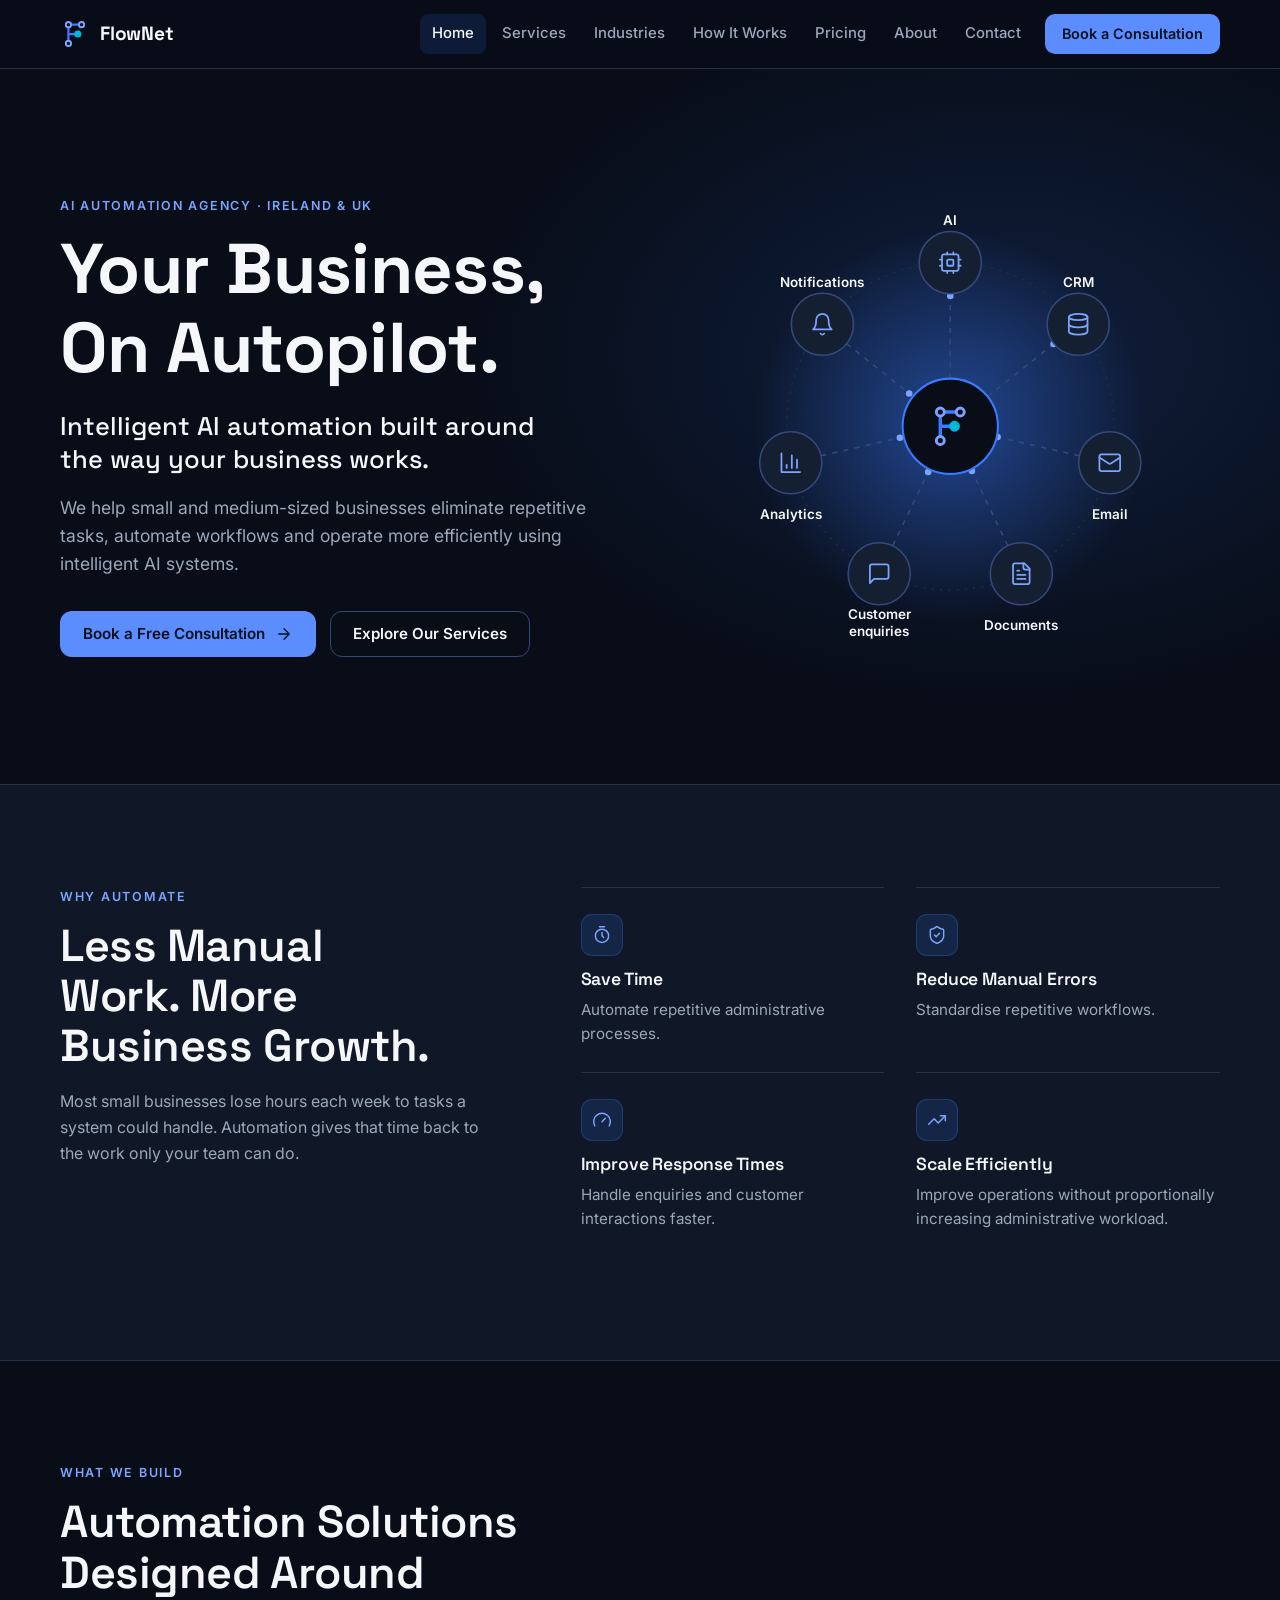
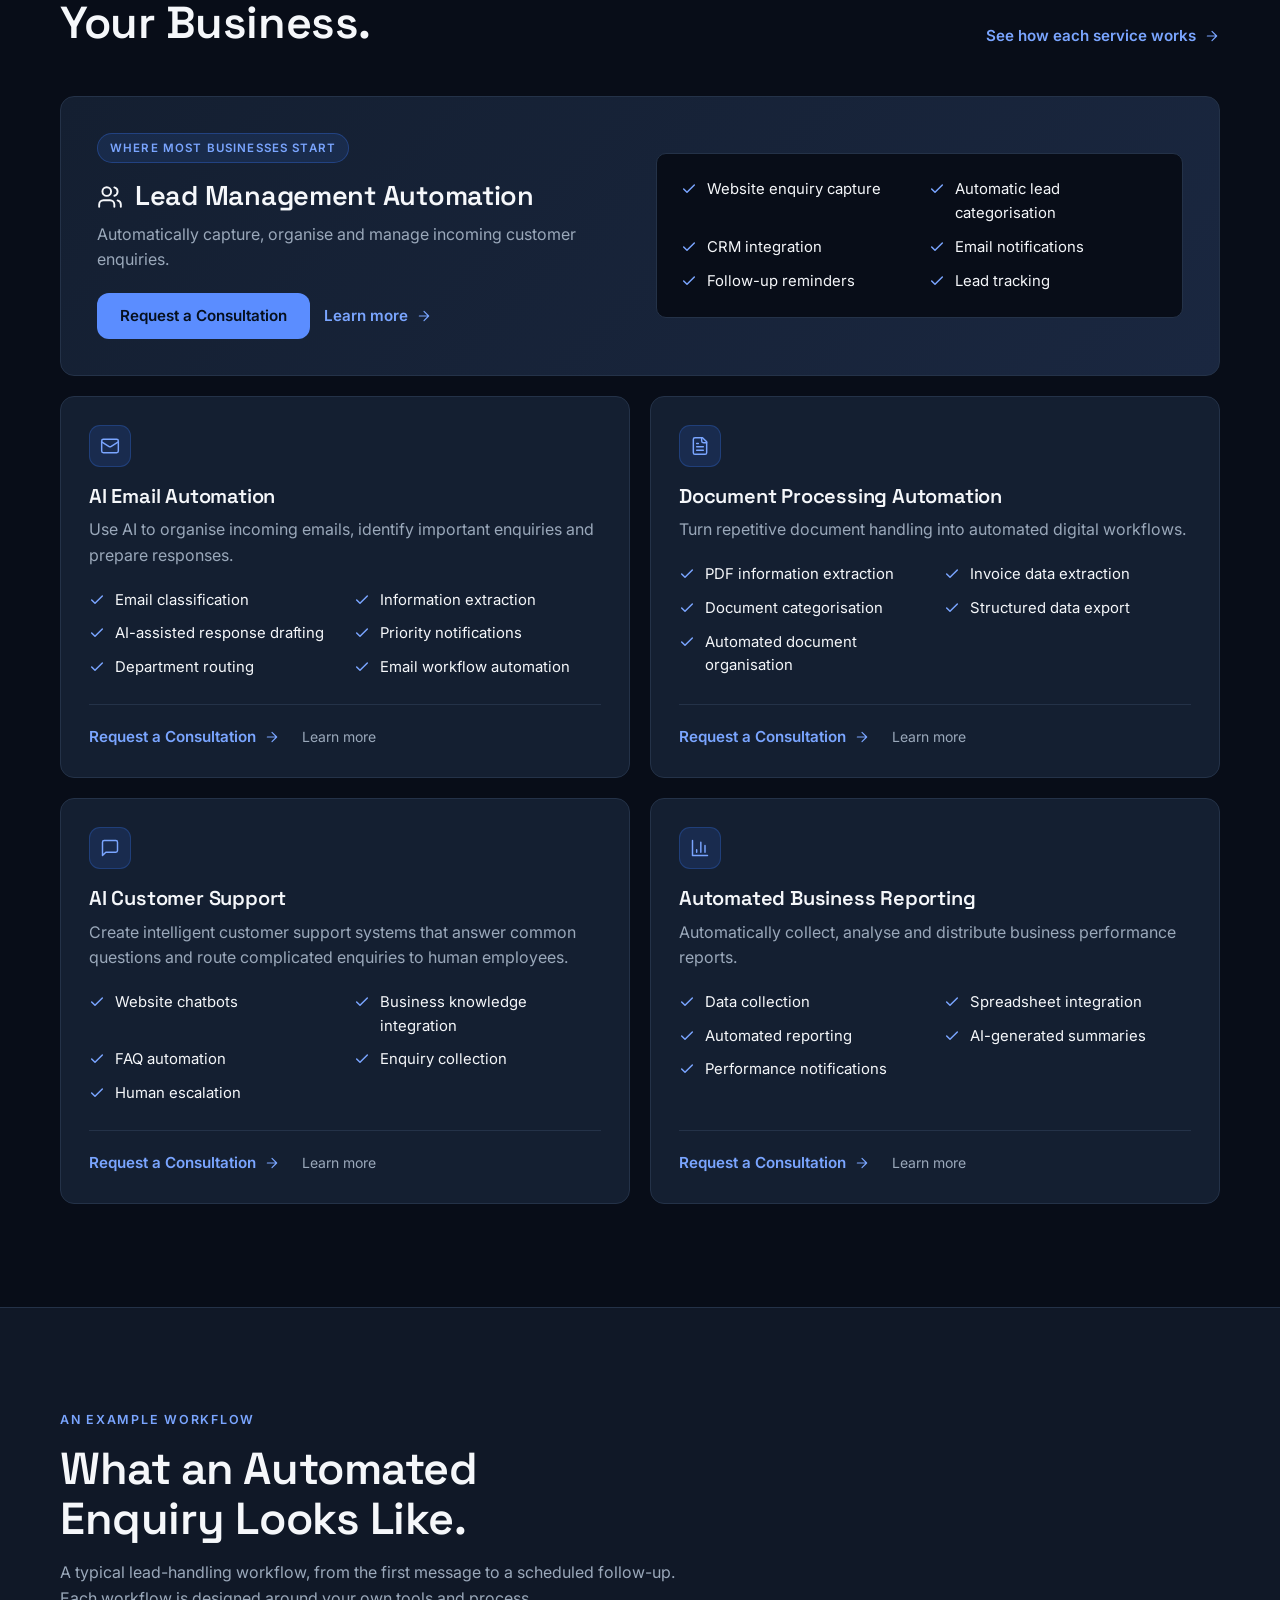
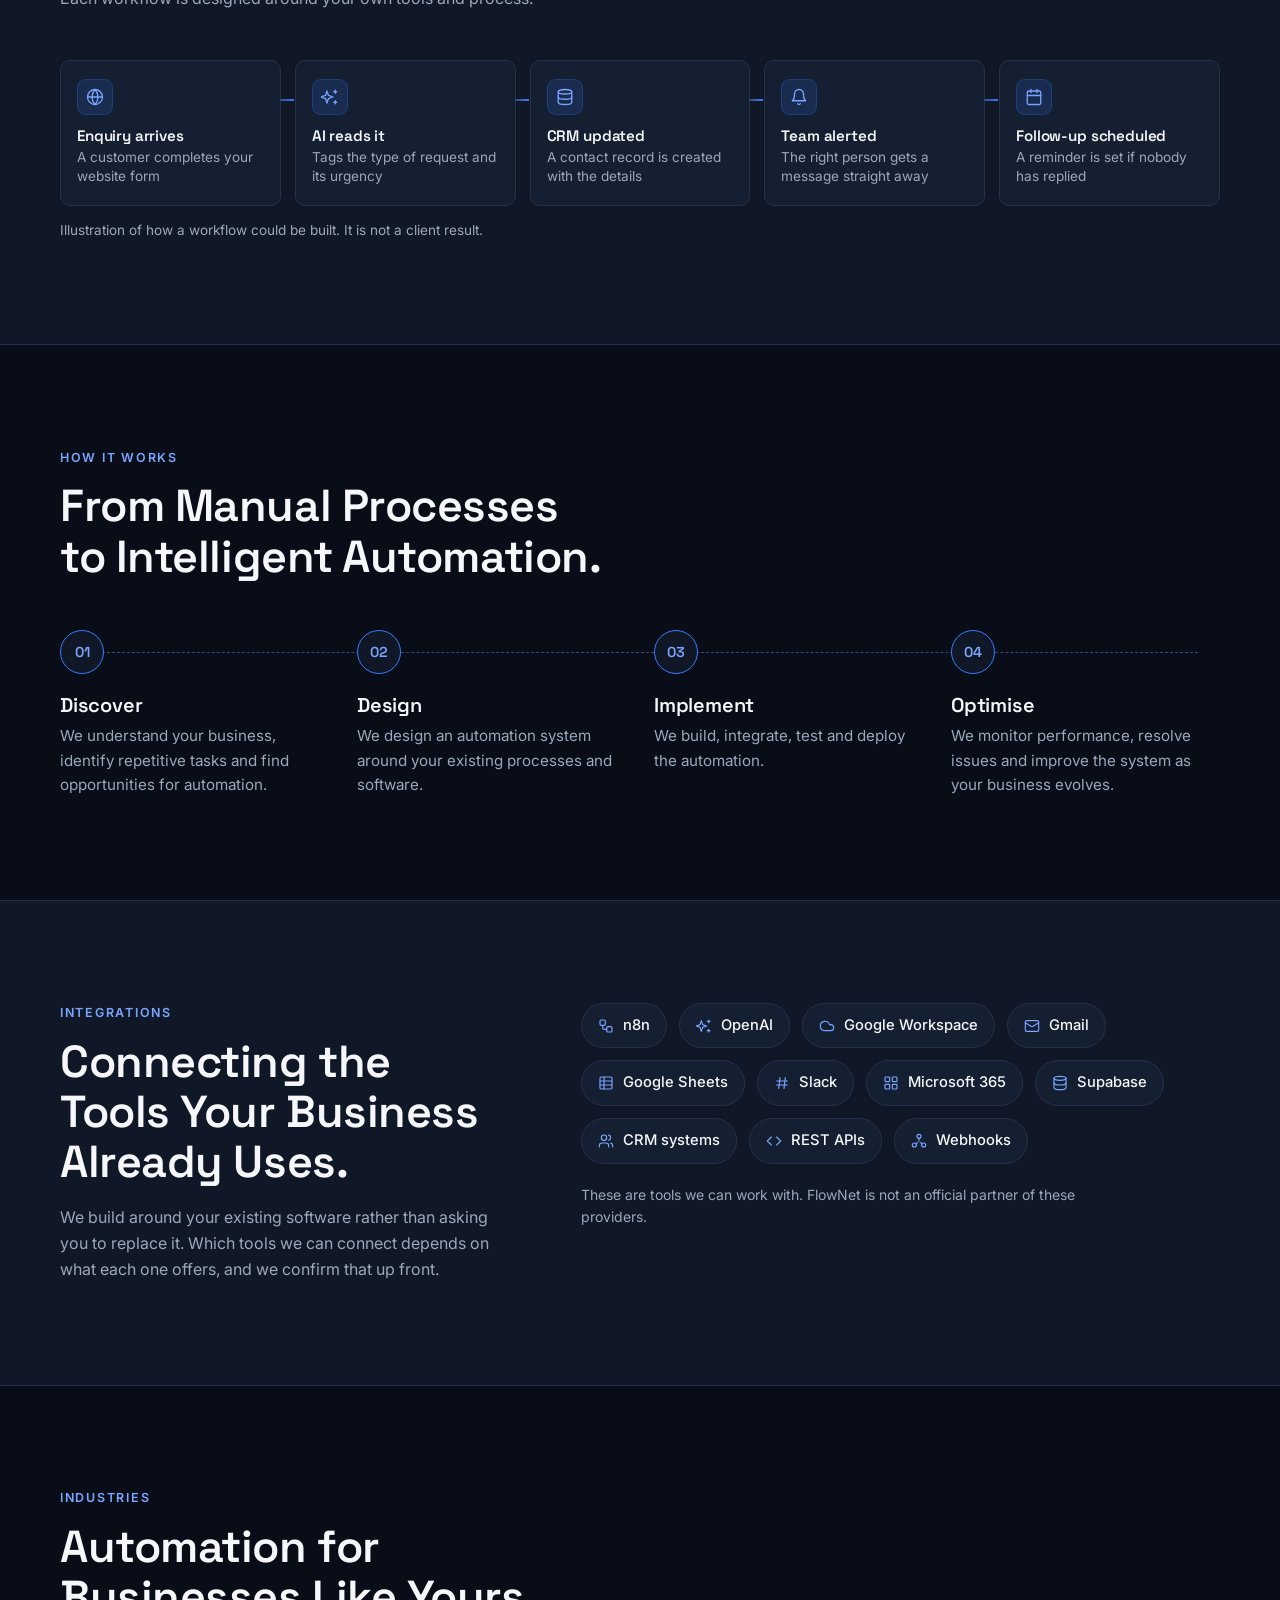
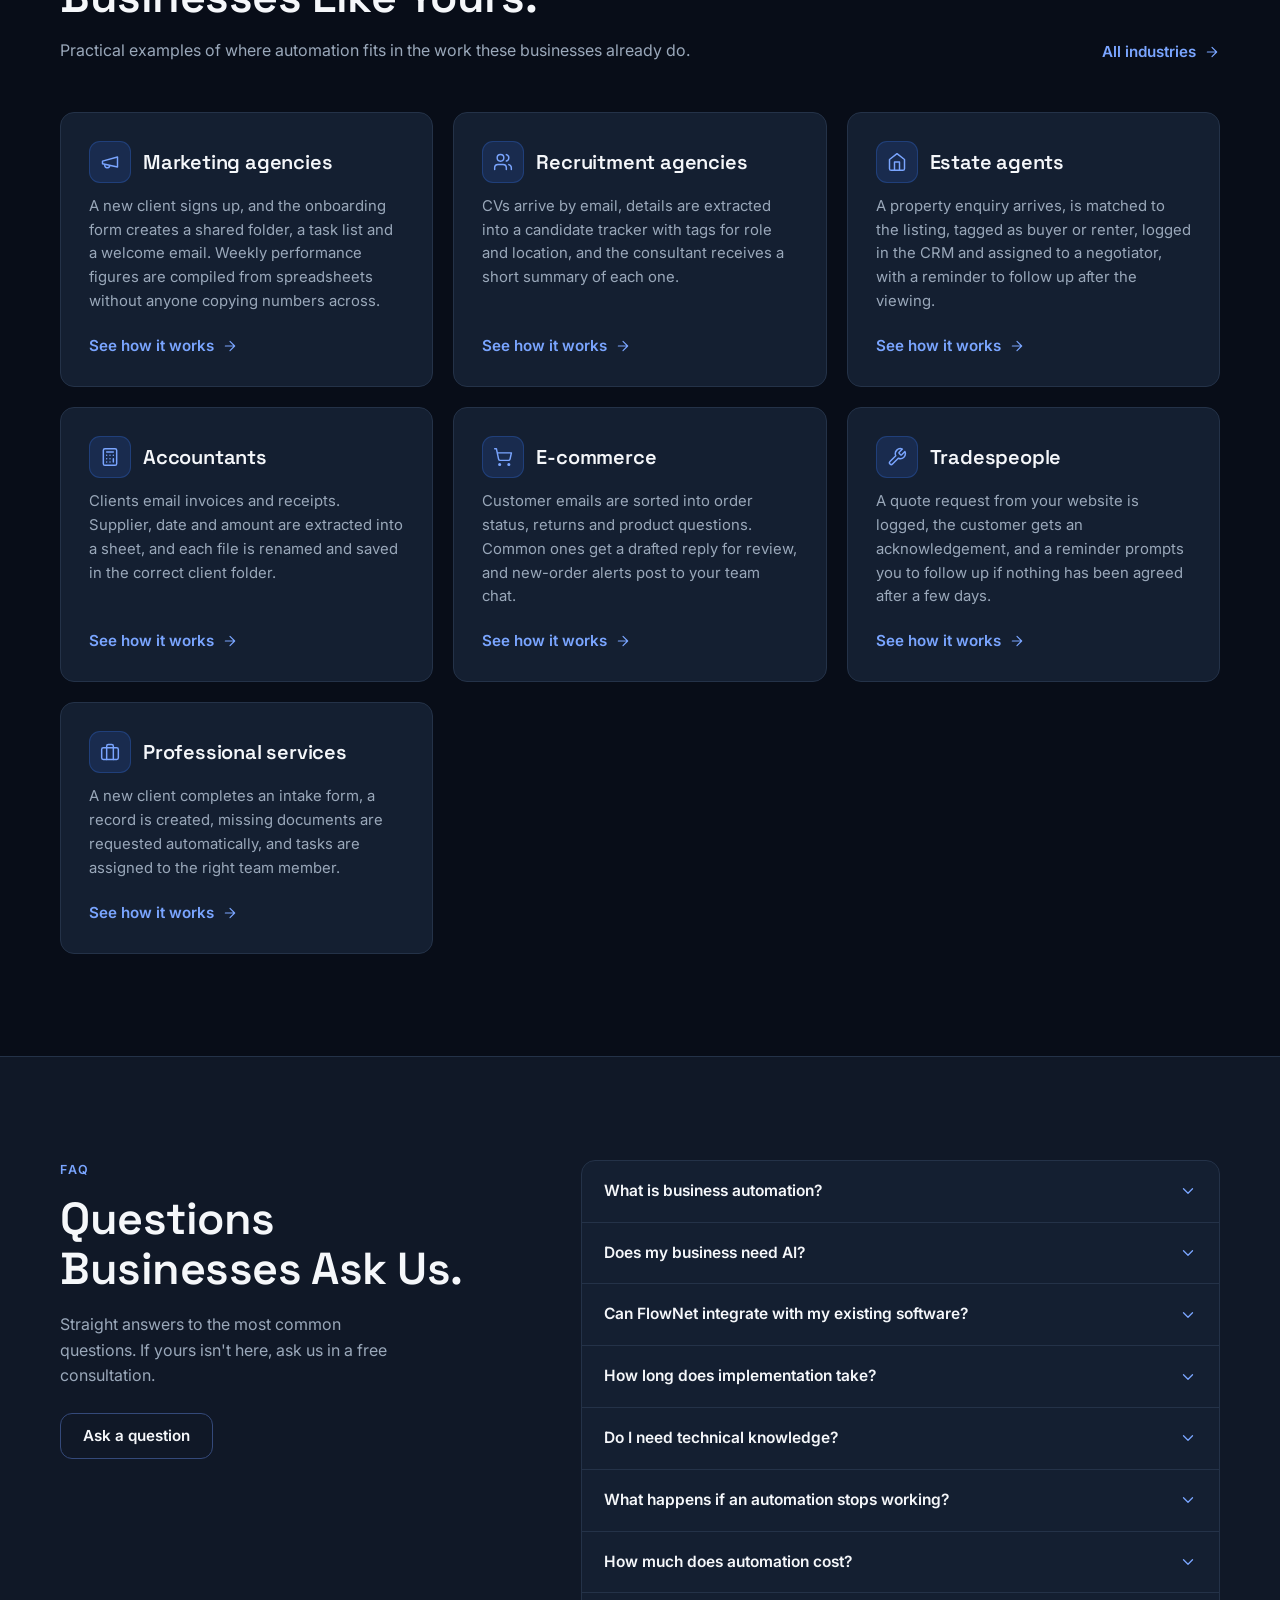
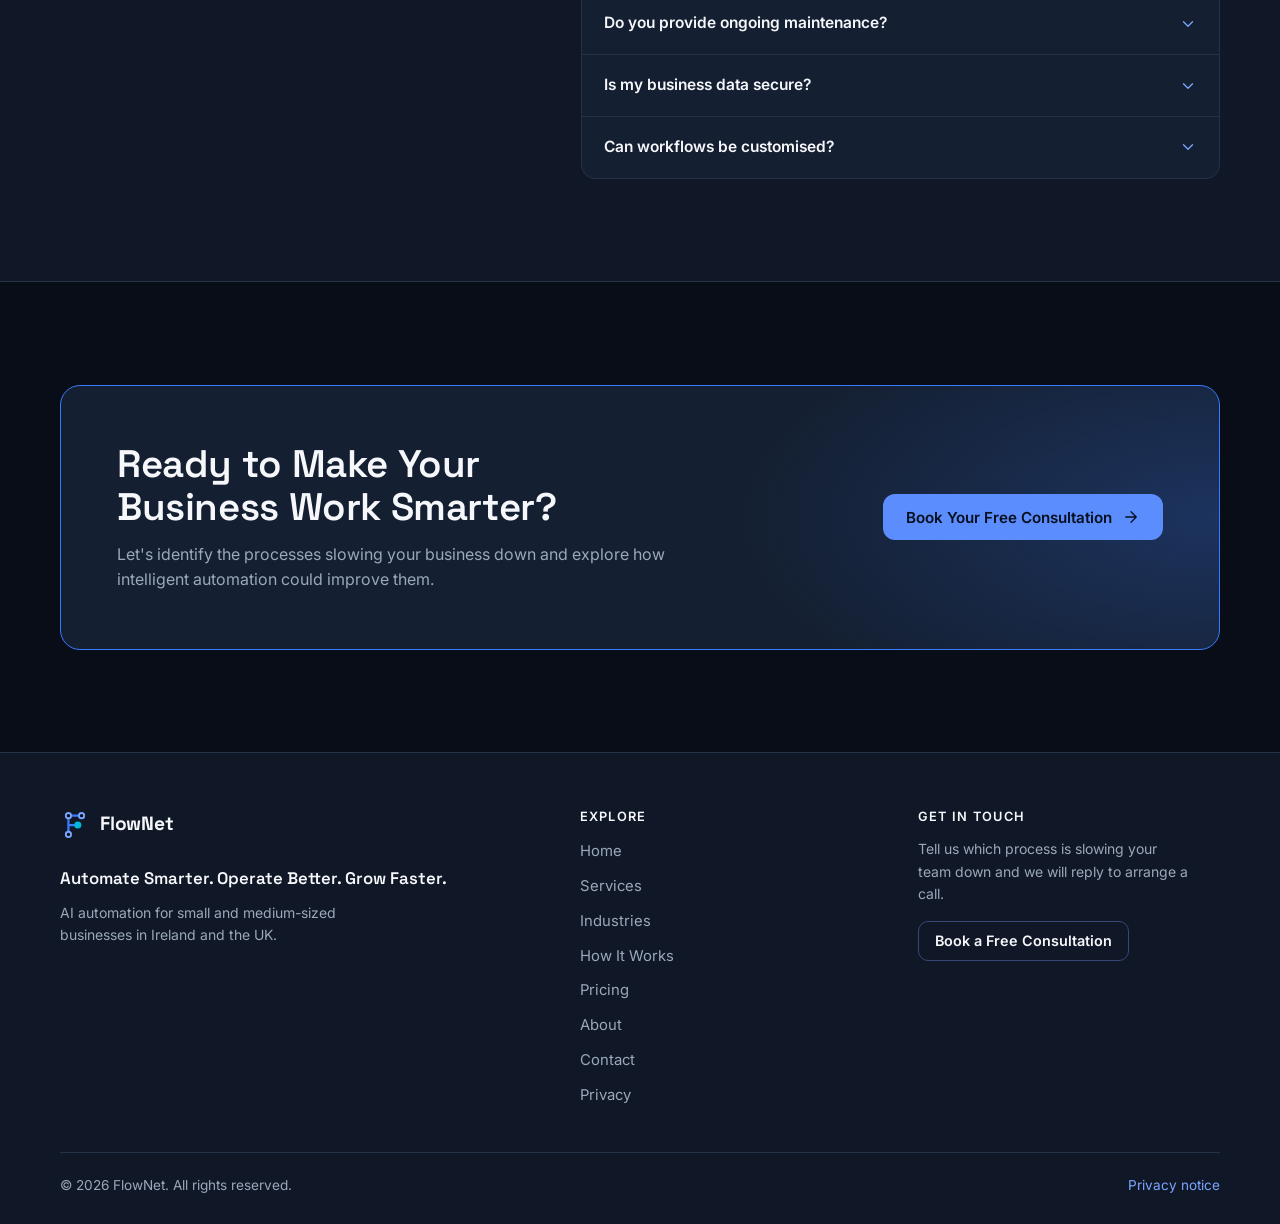
==== index.html @ 4395bc80 "Initial site" ====
<!doctype html>
<html lang="en-IE">
<head>
<meta charset="utf-8">
<meta name="viewport" content="width=device-width, initial-scale=1, viewport-fit=cover">
<title>FlowNet | AI Automation Agency for Small Businesses in Ireland &amp; UK</title>
<meta name="description" content="FlowNet builds AI automation and workflow systems for small and medium-sized businesses in Ireland and the UK. Lead management, AI email, document processing and reporting.">
<meta name="theme-color" content="#080d18">
<meta property="og:title" content="FlowNet | AI Automation Agency for Small Businesses in Ireland &amp; UK">
<meta property="og:description" content="FlowNet builds AI automation and workflow systems for small and medium-sized businesses in Ireland and the UK. Lead management, AI email, document processing and reporting.">
<meta property="og:type" content="website">
<meta property="og:site_name" content="FlowNet">
<link rel="icon" href="favicon.svg" type="image/svg+xml">
<link rel="preconnect" href="https://fonts.googleapis.com"><link rel="preconnect" href="https://fonts.gstatic.com" crossorigin><link rel="stylesheet" href="https://fonts.googleapis.com/css2?family=Inter:wght@400;500;600&amp;family=Space+Grotesk:wght@500;600;700&amp;display=swap">
<link rel="stylesheet" href="css/styles.css">
<script type="application/ld+json">{"@context":"https://schema.org","@type":"Organization","name":"FlowNet","description":"AI automation agency helping small and medium-sized businesses in Ireland and the UK automate repetitive work."}</script>
</head>
<body>
<a class="skip" href="#main">Skip to content</a><header class="site-header"><div class="wrap nav"><a class="brand" href="index.html" aria-label="FlowNet home"><svg viewBox="0 0 32 32" fill="none" aria-hidden="true"><path d="M9 6v20M9 6h14M9 16h10" stroke="#397bff" stroke-width="2.4" stroke-linecap="round" stroke-linejoin="round"/><circle cx="9" cy="6" r="2.8" fill="#080d18" stroke="#7aa5ff" stroke-width="2"/><circle cx="23" cy="6" r="2.8" fill="#080d18" stroke="#7aa5ff" stroke-width="2"/><circle cx="9" cy="26" r="2.8" fill="#080d18" stroke="#7aa5ff" stroke-width="2"/><circle cx="19" cy="16" r="2.8" fill="#00b8d9" stroke="#00b8d9" stroke-width="2"/></svg>FlowNet</a><button class="nav-toggle" id="nav-toggle" aria-expanded="false" aria-controls="nav-links" aria-label="Toggle menu"><span class="ic-menu"><svg class="ic" width="22" height="22" viewBox="0 0 24 24" fill="none" stroke="currentColor" stroke-width="1.75" stroke-linecap="round" stroke-linejoin="round" aria-hidden="true"><path d="M4 6h16M4 12h16M4 18h16"/></svg></span><span class="ic-x"><svg class="ic" width="22" height="22" viewBox="0 0 24 24" fill="none" stroke="currentColor" stroke-width="1.75" stroke-linecap="round" stroke-linejoin="round" aria-hidden="true"><path d="M18 6 6 18M6 6l12 12"/></svg></span></button><nav class="nav-links" id="nav-links" aria-label="Main"><a href="index.html" aria-current="page">Home</a><a href="services.html">Services</a><a href="industries.html">Industries</a><a href="index.html#how-it-works">How It Works</a><a href="pricing.html">Pricing</a><a href="about.html">About</a><a href="contact.html">Contact</a><span class="nav-cta"><a class="btn btn-primary btn-sm" href="contact.html#consult">Book a Consultation</a></span></nav></div></header>
<main id="main">

<section class="hero"><div class="wrap hero-grid">
<div><p class="eyebrow">AI automation agency · Ireland &amp; UK</p>
<h1>Your Business, On Autopilot.</h1>
<p class="sub">Intelligent AI automation built around the way your business works.</p>
<p class="lede">We help small and medium-sized businesses eliminate repetitive tasks, automate workflows and operate more efficiently using intelligent AI systems.</p>
<div class="actions"><a class="btn btn-primary" href="contact.html#consult">Book a Free Consultation<svg class="ic" width="18" height="18" viewBox="0 0 24 24" fill="none" stroke="currentColor" stroke-width="1.75" stroke-linecap="round" stroke-linejoin="round" aria-hidden="true"><path d="M5 12h14M12 5l7 7-7 7"/></svg></a><a class="btn btn-ghost" href="services.html">Explore Our Services</a></div></div>
<div class="hero-visual"><svg viewBox="0 0 520 520" role="img" aria-label="Diagram: a central FlowNet node connected to AI, CRM, email, documents, customer enquiries, analytics and notifications"><defs><radialGradient id="coreglow"><stop offset="0" stop-color="#397bff" stop-opacity=".45"/><stop offset="1" stop-color="#397bff" stop-opacity="0"/></radialGradient></defs><circle class="hn-glow" cx="260" cy="260" r="190"/><circle class="hn-ring" cx="260" cy="260" r="158" stroke-dasharray="2 6"/><path id="p0" class="hn-line" d="M260.0 214.0L260.0 132.0"/><circle class="hn-packet" r="3.2"><animateMotion dur="2.60s" repeatCount="indefinite" begin="-0.0s"><mpath href="#p0"/></animateMotion></circle><path id="p1" class="hn-line" d="M296.0 231.3L360.1 180.2"/><circle class="hn-packet" r="3.2"><animateMotion dur="2.85s" repeatCount="indefinite" begin="-0.3s"><mpath href="#p1"/></animateMotion></circle><path id="p2" class="hn-line" d="M304.8 270.2L384.8 288.5"/><circle class="hn-packet" r="3.2"><animateMotion dur="3.10s" repeatCount="indefinite" begin="-0.6s"><mpath href="#p2"/></animateMotion></circle><path id="p3" class="hn-line" d="M280.0 301.4L315.5 375.3"/><circle class="hn-packet" r="3.2"><animateMotion dur="3.35s" repeatCount="indefinite" begin="-0.9s"><mpath href="#p3"/></animateMotion></circle><path id="p4" class="hn-line" d="M240.0 301.4L204.5 375.3"/><circle class="hn-packet" r="3.2"><animateMotion dur="3.60s" repeatCount="indefinite" begin="-1.2s"><mpath href="#p4"/></animateMotion></circle><path id="p5" class="hn-line" d="M215.2 270.2L135.2 288.5"/><circle class="hn-packet" r="3.2"><animateMotion dur="3.85s" repeatCount="indefinite" begin="-1.5s"><mpath href="#p5"/></animateMotion></circle><path id="p6" class="hn-line" d="M224.0 231.3L159.9 180.2"/><circle class="hn-packet" r="3.2"><animateMotion dur="4.10s" repeatCount="indefinite" begin="-1.8s"><mpath href="#p6"/></animateMotion></circle><circle class="hn-node" cx="260.0" cy="102.0" r="30"/><g transform="translate(248.0 90.0)" fill="none" class="hn-ico" stroke-width="1.7" stroke-linecap="round" stroke-linejoin="round"><rect width="16" height="16" x="4" y="4" rx="2"/><rect width="6" height="6" x="9" y="9" rx="1"/><path d="M15 2v2M15 20v2M2 15h2M2 9h2M20 15h2M20 9h2M9 2v2M9 20v2"/></g><text class="hn-label" x="260.0" y="66.0">AI</text><circle class="hn-node" cx="383.5" cy="161.5" r="30"/><g transform="translate(371.5 149.5)" fill="none" class="hn-ico" stroke-width="1.7" stroke-linecap="round" stroke-linejoin="round"><ellipse cx="12" cy="5" rx="9" ry="3"/><path d="M3 5v14a9 3 0 0 0 18 0V5"/><path d="M3 12a9 3 0 0 0 18 0"/></g><text class="hn-label" x="383.5" y="125.5">CRM</text><circle class="hn-node" cx="414.0" cy="295.2" r="30"/><g transform="translate(402.0 283.2)" fill="none" class="hn-ico" stroke-width="1.7" stroke-linecap="round" stroke-linejoin="round"><rect width="20" height="16" x="2" y="4" rx="2"/><path d="m22 7-8.97 5.7a1.94 1.94 0 0 1-2.06 0L2 7"/></g><text class="hn-label" x="414.0" y="349.2">Email</text><circle class="hn-node" cx="328.6" cy="402.4" r="30"/><g transform="translate(316.6 390.4)" fill="none" class="hn-ico" stroke-width="1.7" stroke-linecap="round" stroke-linejoin="round"><path d="M15 2H6a2 2 0 0 0-2 2v16a2 2 0 0 0 2 2h12a2 2 0 0 0 2-2V7Z"/><path d="M14 2v4a2 2 0 0 0 2 2h4"/><path d="M10 9H8M16 13H8M16 17H8"/></g><text class="hn-label" x="328.6" y="456.4">Documents</text><circle class="hn-node" cx="191.4" cy="402.4" r="30"/><g transform="translate(179.4 390.4)" fill="none" class="hn-ico" stroke-width="1.7" stroke-linecap="round" stroke-linejoin="round"><path d="M21 15a2 2 0 0 1-2 2H7l-4 4V5a2 2 0 0 1 2-2h14a2 2 0 0 1 2 2z"/></g><text class="hn-label" x="191.4" y="446.4">Customer</text><text class="hn-label" x="191.4" y="462.4">enquiries</text><circle class="hn-node" cx="106.0" cy="295.2" r="30"/><g transform="translate(94.0 283.2)" fill="none" class="hn-ico" stroke-width="1.7" stroke-linecap="round" stroke-linejoin="round"><path d="M3 3v18h18"/><path d="M18 17V9M13 17V5M8 17v-3"/></g><text class="hn-label" x="106.0" y="349.2">Analytics</text><circle class="hn-node" cx="136.5" cy="161.5" r="30"/><g transform="translate(124.5 149.5)" fill="none" class="hn-ico" stroke-width="1.7" stroke-linecap="round" stroke-linejoin="round"><path d="M6 8a6 6 0 0 1 12 0c0 7 3 9 3 9H3s3-2 3-9"/><path d="M10.3 21a1.94 1.94 0 0 0 3.4 0"/></g><text class="hn-label" x="136.5" y="125.5">Notifications</text><circle class="hn-core" cx="260" cy="260" r="46"/><g transform="translate(238 238) scale(1.375)"><path d="M9 6v20M9 6h14M9 16h10" stroke="#397bff" stroke-width="2.4" stroke-linecap="round" stroke-linejoin="round" fill="none"/><circle cx="9" cy="6" r="2.8" fill="#080d18" stroke="#7aa5ff" stroke-width="2"/><circle cx="23" cy="6" r="2.8" fill="#080d18" stroke="#7aa5ff" stroke-width="2"/><circle cx="9" cy="26" r="2.8" fill="#080d18" stroke="#7aa5ff" stroke-width="2"/><circle cx="19" cy="16" r="2.8" fill="#00b8d9" stroke="#00b8d9" stroke-width="2"/></g></svg></div></div></section>

<section class="section alt" id="why"><div class="wrap split">
<div><p class="eyebrow">Why automate</p><h2>Less Manual Work. More Business Growth.</h2>
<p class="muted" style="margin-top:18px;max-width:44ch">Most small businesses lose hours each week to tasks a system could handle. Automation gives that time back to the work only your team can do.</p></div>
<div class="values"><div class="value"><span class="ib"><svg class="ic" width="20" height="20" viewBox="0 0 24 24" fill="none" stroke="currentColor" stroke-width="1.75" stroke-linecap="round" stroke-linejoin="round" aria-hidden="true"><circle cx="12" cy="13" r="8"/><path d="M12 9v4l2 2M9 2h6"/></svg></span><h3>Save Time</h3><p>Automate repetitive administrative processes.</p></div><div class="value"><span class="ib"><svg class="ic" width="20" height="20" viewBox="0 0 24 24" fill="none" stroke="currentColor" stroke-width="1.75" stroke-linecap="round" stroke-linejoin="round" aria-hidden="true"><path d="M20 13c0 5-3.5 7.5-7.66 8.95a1 1 0 0 1-.67-.01C7.5 20.5 4 18 4 13V6a1 1 0 0 1 1-1c2 0 4.5-1.2 6.24-2.72a1.17 1.17 0 0 1 1.52 0C14.51 3.81 17 5 19 5a1 1 0 0 1 1 1z"/><path d="m9 12 2 2 4-4"/></svg></span><h3>Reduce Manual Errors</h3><p>Standardise repetitive workflows.</p></div><div class="value"><span class="ib"><svg class="ic" width="20" height="20" viewBox="0 0 24 24" fill="none" stroke="currentColor" stroke-width="1.75" stroke-linecap="round" stroke-linejoin="round" aria-hidden="true"><path d="m12 14 4-4"/><path d="M3.34 19a10 10 0 1 1 17.32 0"/></svg></span><h3>Improve Response Times</h3><p>Handle enquiries and customer interactions faster.</p></div><div class="value"><span class="ib"><svg class="ic" width="20" height="20" viewBox="0 0 24 24" fill="none" stroke="currentColor" stroke-width="1.75" stroke-linecap="round" stroke-linejoin="round" aria-hidden="true"><path d="m22 7-8.5 8.5-5-5L2 17"/><path d="M16 7h6v6"/></svg></span><h3>Scale Efficiently</h3><p>Improve operations without proportionally increasing administrative workload.</p></div></div></div></section>

<section class="section" id="services"><div class="wrap">
<div class="sec-head"><div><p class="eyebrow">What we build</p><h2>Automation Solutions Designed Around Your Business.</h2></div>
<a class="link-arrow" href="services.html">See how each service works<svg class="ic" width="16" height="16" viewBox="0 0 24 24" fill="none" stroke="currentColor" stroke-width="1.75" stroke-linecap="round" stroke-linejoin="round" aria-hidden="true"><path d="M5 12h14M12 5l7 7-7 7"/></svg></a></div>
<article class="card svc svc-feature"><div><span class="tag">Where most businesses start</span><h3><svg class="ic" width="26" height="26" viewBox="0 0 24 24" fill="none" stroke="currentColor" stroke-width="1.75" stroke-linecap="round" stroke-linejoin="round" aria-hidden="true"><path d="M16 21v-2a4 4 0 0 0-4-4H6a4 4 0 0 0-4 4v2"/><circle cx="9" cy="7" r="4"/><path d="M22 21v-2a4 4 0 0 0-3-3.87M16 3.13a4 4 0 0 1 0 7.75"/></svg>Lead Management Automation</h3><p class="d">Automatically capture, organise and manage incoming customer enquiries.</p><div class="actions"><a class="btn btn-primary" href="contact.html#consult">Request a Consultation</a><a class="link-arrow" href="services.html#lead">Learn more<svg class="ic" width="16" height="16" viewBox="0 0 24 24" fill="none" stroke="currentColor" stroke-width="1.75" stroke-linecap="round" stroke-linejoin="round" aria-hidden="true"><path d="M5 12h14M12 5l7 7-7 7"/></svg></a></div></div><div class="panel"><ul class="checks two"><li><svg class="ic" width="16" height="16" viewBox="0 0 24 24" fill="none" stroke="currentColor" stroke-width="2.2" stroke-linecap="round" stroke-linejoin="round" aria-hidden="true"><path d="M20 6 9 17l-5-5"/></svg><span>Website enquiry capture</span></li><li><svg class="ic" width="16" height="16" viewBox="0 0 24 24" fill="none" stroke="currentColor" stroke-width="2.2" stroke-linecap="round" stroke-linejoin="round" aria-hidden="true"><path d="M20 6 9 17l-5-5"/></svg><span>Automatic lead categorisation</span></li><li><svg class="ic" width="16" height="16" viewBox="0 0 24 24" fill="none" stroke="currentColor" stroke-width="2.2" stroke-linecap="round" stroke-linejoin="round" aria-hidden="true"><path d="M20 6 9 17l-5-5"/></svg><span>CRM integration</span></li><li><svg class="ic" width="16" height="16" viewBox="0 0 24 24" fill="none" stroke="currentColor" stroke-width="2.2" stroke-linecap="round" stroke-linejoin="round" aria-hidden="true"><path d="M20 6 9 17l-5-5"/></svg><span>Email notifications</span></li><li><svg class="ic" width="16" height="16" viewBox="0 0 24 24" fill="none" stroke="currentColor" stroke-width="2.2" stroke-linecap="round" stroke-linejoin="round" aria-hidden="true"><path d="M20 6 9 17l-5-5"/></svg><span>Follow-up reminders</span></li><li><svg class="ic" width="16" height="16" viewBox="0 0 24 24" fill="none" stroke="currentColor" stroke-width="2.2" stroke-linecap="round" stroke-linejoin="round" aria-hidden="true"><path d="M20 6 9 17l-5-5"/></svg><span>Lead tracking</span></li></ul></div></article><div class="svc-grid"><article class="card svc"><span class="ib"><svg class="ic" width="20" height="20" viewBox="0 0 24 24" fill="none" stroke="currentColor" stroke-width="1.75" stroke-linecap="round" stroke-linejoin="round" aria-hidden="true"><rect width="20" height="16" x="2" y="4" rx="2"/><path d="m22 7-8.97 5.7a1.94 1.94 0 0 1-2.06 0L2 7"/></svg></span><h3>AI Email Automation</h3><p class="d">Use AI to organise incoming emails, identify important enquiries and prepare responses.</p><ul class="checks two"><li><svg class="ic" width="16" height="16" viewBox="0 0 24 24" fill="none" stroke="currentColor" stroke-width="2.2" stroke-linecap="round" stroke-linejoin="round" aria-hidden="true"><path d="M20 6 9 17l-5-5"/></svg><span>Email classification</span></li><li><svg class="ic" width="16" height="16" viewBox="0 0 24 24" fill="none" stroke="currentColor" stroke-width="2.2" stroke-linecap="round" stroke-linejoin="round" aria-hidden="true"><path d="M20 6 9 17l-5-5"/></svg><span>Information extraction</span></li><li><svg class="ic" width="16" height="16" viewBox="0 0 24 24" fill="none" stroke="currentColor" stroke-width="2.2" stroke-linecap="round" stroke-linejoin="round" aria-hidden="true"><path d="M20 6 9 17l-5-5"/></svg><span>AI-assisted response drafting</span></li><li><svg class="ic" width="16" height="16" viewBox="0 0 24 24" fill="none" stroke="currentColor" stroke-width="2.2" stroke-linecap="round" stroke-linejoin="round" aria-hidden="true"><path d="M20 6 9 17l-5-5"/></svg><span>Priority notifications</span></li><li><svg class="ic" width="16" height="16" viewBox="0 0 24 24" fill="none" stroke="currentColor" stroke-width="2.2" stroke-linecap="round" stroke-linejoin="round" aria-hidden="true"><path d="M20 6 9 17l-5-5"/></svg><span>Department routing</span></li><li><svg class="ic" width="16" height="16" viewBox="0 0 24 24" fill="none" stroke="currentColor" stroke-width="2.2" stroke-linecap="round" stroke-linejoin="round" aria-hidden="true"><path d="M20 6 9 17l-5-5"/></svg><span>Email workflow automation</span></li></ul><div class="svc-foot"><a class="link-arrow" href="contact.html#consult">Request a Consultation<svg class="ic" width="16" height="16" viewBox="0 0 24 24" fill="none" stroke="currentColor" stroke-width="1.75" stroke-linecap="round" stroke-linejoin="round" aria-hidden="true"><path d="M5 12h14M12 5l7 7-7 7"/></svg></a><a class="muted small" href="services.html#email">Learn more</a></div></article><article class="card svc"><span class="ib"><svg class="ic" width="20" height="20" viewBox="0 0 24 24" fill="none" stroke="currentColor" stroke-width="1.75" stroke-linecap="round" stroke-linejoin="round" aria-hidden="true"><path d="M15 2H6a2 2 0 0 0-2 2v16a2 2 0 0 0 2 2h12a2 2 0 0 0 2-2V7Z"/><path d="M14 2v4a2 2 0 0 0 2 2h4"/><path d="M10 9H8M16 13H8M16 17H8"/></svg></span><h3>Document Processing Automation</h3><p class="d">Turn repetitive document handling into automated digital workflows.</p><ul class="checks two"><li><svg class="ic" width="16" height="16" viewBox="0 0 24 24" fill="none" stroke="currentColor" stroke-width="2.2" stroke-linecap="round" stroke-linejoin="round" aria-hidden="true"><path d="M20 6 9 17l-5-5"/></svg><span>PDF information extraction</span></li><li><svg class="ic" width="16" height="16" viewBox="0 0 24 24" fill="none" stroke="currentColor" stroke-width="2.2" stroke-linecap="round" stroke-linejoin="round" aria-hidden="true"><path d="M20 6 9 17l-5-5"/></svg><span>Invoice data extraction</span></li><li><svg class="ic" width="16" height="16" viewBox="0 0 24 24" fill="none" stroke="currentColor" stroke-width="2.2" stroke-linecap="round" stroke-linejoin="round" aria-hidden="true"><path d="M20 6 9 17l-5-5"/></svg><span>Document categorisation</span></li><li><svg class="ic" width="16" height="16" viewBox="0 0 24 24" fill="none" stroke="currentColor" stroke-width="2.2" stroke-linecap="round" stroke-linejoin="round" aria-hidden="true"><path d="M20 6 9 17l-5-5"/></svg><span>Structured data export</span></li><li><svg class="ic" width="16" height="16" viewBox="0 0 24 24" fill="none" stroke="currentColor" stroke-width="2.2" stroke-linecap="round" stroke-linejoin="round" aria-hidden="true"><path d="M20 6 9 17l-5-5"/></svg><span>Automated document organisation</span></li></ul><div class="svc-foot"><a class="link-arrow" href="contact.html#consult">Request a Consultation<svg class="ic" width="16" height="16" viewBox="0 0 24 24" fill="none" stroke="currentColor" stroke-width="1.75" stroke-linecap="round" stroke-linejoin="round" aria-hidden="true"><path d="M5 12h14M12 5l7 7-7 7"/></svg></a><a class="muted small" href="services.html#documents">Learn more</a></div></article><article class="card svc"><span class="ib"><svg class="ic" width="20" height="20" viewBox="0 0 24 24" fill="none" stroke="currentColor" stroke-width="1.75" stroke-linecap="round" stroke-linejoin="round" aria-hidden="true"><path d="M21 15a2 2 0 0 1-2 2H7l-4 4V5a2 2 0 0 1 2-2h14a2 2 0 0 1 2 2z"/></svg></span><h3>AI Customer Support</h3><p class="d">Create intelligent customer support systems that answer common questions and route complicated enquiries to human employees.</p><ul class="checks two"><li><svg class="ic" width="16" height="16" viewBox="0 0 24 24" fill="none" stroke="currentColor" stroke-width="2.2" stroke-linecap="round" stroke-linejoin="round" aria-hidden="true"><path d="M20 6 9 17l-5-5"/></svg><span>Website chatbots</span></li><li><svg class="ic" width="16" height="16" viewBox="0 0 24 24" fill="none" stroke="currentColor" stroke-width="2.2" stroke-linecap="round" stroke-linejoin="round" aria-hidden="true"><path d="M20 6 9 17l-5-5"/></svg><span>Business knowledge integration</span></li><li><svg class="ic" width="16" height="16" viewBox="0 0 24 24" fill="none" stroke="currentColor" stroke-width="2.2" stroke-linecap="round" stroke-linejoin="round" aria-hidden="true"><path d="M20 6 9 17l-5-5"/></svg><span>FAQ automation</span></li><li><svg class="ic" width="16" height="16" viewBox="0 0 24 24" fill="none" stroke="currentColor" stroke-width="2.2" stroke-linecap="round" stroke-linejoin="round" aria-hidden="true"><path d="M20 6 9 17l-5-5"/></svg><span>Enquiry collection</span></li><li><svg class="ic" width="16" height="16" viewBox="0 0 24 24" fill="none" stroke="currentColor" stroke-width="2.2" stroke-linecap="round" stroke-linejoin="round" aria-hidden="true"><path d="M20 6 9 17l-5-5"/></svg><span>Human escalation</span></li></ul><div class="svc-foot"><a class="link-arrow" href="contact.html#consult">Request a Consultation<svg class="ic" width="16" height="16" viewBox="0 0 24 24" fill="none" stroke="currentColor" stroke-width="1.75" stroke-linecap="round" stroke-linejoin="round" aria-hidden="true"><path d="M5 12h14M12 5l7 7-7 7"/></svg></a><a class="muted small" href="services.html#support">Learn more</a></div></article><article class="card svc"><span class="ib"><svg class="ic" width="20" height="20" viewBox="0 0 24 24" fill="none" stroke="currentColor" stroke-width="1.75" stroke-linecap="round" stroke-linejoin="round" aria-hidden="true"><path d="M3 3v18h18"/><path d="M18 17V9M13 17V5M8 17v-3"/></svg></span><h3>Automated Business Reporting</h3><p class="d">Automatically collect, analyse and distribute business performance reports.</p><ul class="checks two"><li><svg class="ic" width="16" height="16" viewBox="0 0 24 24" fill="none" stroke="currentColor" stroke-width="2.2" stroke-linecap="round" stroke-linejoin="round" aria-hidden="true"><path d="M20 6 9 17l-5-5"/></svg><span>Data collection</span></li><li><svg class="ic" width="16" height="16" viewBox="0 0 24 24" fill="none" stroke="currentColor" stroke-width="2.2" stroke-linecap="round" stroke-linejoin="round" aria-hidden="true"><path d="M20 6 9 17l-5-5"/></svg><span>Spreadsheet integration</span></li><li><svg class="ic" width="16" height="16" viewBox="0 0 24 24" fill="none" stroke="currentColor" stroke-width="2.2" stroke-linecap="round" stroke-linejoin="round" aria-hidden="true"><path d="M20 6 9 17l-5-5"/></svg><span>Automated reporting</span></li><li><svg class="ic" width="16" height="16" viewBox="0 0 24 24" fill="none" stroke="currentColor" stroke-width="2.2" stroke-linecap="round" stroke-linejoin="round" aria-hidden="true"><path d="M20 6 9 17l-5-5"/></svg><span>AI-generated summaries</span></li><li><svg class="ic" width="16" height="16" viewBox="0 0 24 24" fill="none" stroke="currentColor" stroke-width="2.2" stroke-linecap="round" stroke-linejoin="round" aria-hidden="true"><path d="M20 6 9 17l-5-5"/></svg><span>Performance notifications</span></li></ul><div class="svc-foot"><a class="link-arrow" href="contact.html#consult">Request a Consultation<svg class="ic" width="16" height="16" viewBox="0 0 24 24" fill="none" stroke="currentColor" stroke-width="1.75" stroke-linecap="round" stroke-linejoin="round" aria-hidden="true"><path d="M5 12h14M12 5l7 7-7 7"/></svg></a><a class="muted small" href="services.html#reporting">Learn more</a></div></article></div></div></section>

<section class="section alt" id="example"><div class="wrap">
<div class="sec-head"><div><p class="eyebrow">An example workflow</p><h2>What an Automated Enquiry Looks Like.</h2>
<p>A typical lead-handling workflow, from the first message to a scheduled follow-up. Each workflow is designed around your own tools and process.</p></div></div>
<ol class="chain"><li><span class="ib"><svg class="ic" width="18" height="18" viewBox="0 0 24 24" fill="none" stroke="currentColor" stroke-width="1.75" stroke-linecap="round" stroke-linejoin="round" aria-hidden="true"><circle cx="12" cy="12" r="10"/><path d="M2 12h20M12 2a15.3 15.3 0 0 1 4 10 15.3 15.3 0 0 1-4 10 15.3 15.3 0 0 1-4-10 15.3 15.3 0 0 1 4-10z"/></svg></span><h4>Enquiry arrives</h4><p>A customer completes your website form</p></li><li><span class="ib"><svg class="ic" width="18" height="18" viewBox="0 0 24 24" fill="none" stroke="currentColor" stroke-width="1.75" stroke-linecap="round" stroke-linejoin="round" aria-hidden="true"><path d="M9.94 14.06 8 20l-1.94-5.94L0 12l6.06-2.06L8 4l1.94 5.94L16 12zM19 3v4M21 5h-4M19 17v4M21 19h-4"/></svg></span><h4>AI reads it</h4><p>Tags the type of request and its urgency</p></li><li><span class="ib"><svg class="ic" width="18" height="18" viewBox="0 0 24 24" fill="none" stroke="currentColor" stroke-width="1.75" stroke-linecap="round" stroke-linejoin="round" aria-hidden="true"><ellipse cx="12" cy="5" rx="9" ry="3"/><path d="M3 5v14a9 3 0 0 0 18 0V5"/><path d="M3 12a9 3 0 0 0 18 0"/></svg></span><h4>CRM updated</h4><p>A contact record is created with the details</p></li><li><span class="ib"><svg class="ic" width="18" height="18" viewBox="0 0 24 24" fill="none" stroke="currentColor" stroke-width="1.75" stroke-linecap="round" stroke-linejoin="round" aria-hidden="true"><path d="M6 8a6 6 0 0 1 12 0c0 7 3 9 3 9H3s3-2 3-9"/><path d="M10.3 21a1.94 1.94 0 0 0 3.4 0"/></svg></span><h4>Team alerted</h4><p>The right person gets a message straight away</p></li><li><span class="ib"><svg class="ic" width="18" height="18" viewBox="0 0 24 24" fill="none" stroke="currentColor" stroke-width="1.75" stroke-linecap="round" stroke-linejoin="round" aria-hidden="true"><rect width="18" height="18" x="3" y="4" rx="2"/><path d="M16 2v4M8 2v4M3 10h18"/></svg></span><h4>Follow-up scheduled</h4><p>A reminder is set if nobody has replied</p></li></ol>
<p class="diagram-note">Illustration of how a workflow could be built. It is not a client result.</p></div></section>

<section class="section" id="how-it-works"><div class="wrap">
<div class="sec-head"><div><p class="eyebrow">How it works</p><h2>From Manual Processes to Intelligent Automation.</h2></div></div>
<ol class="process"><li class="step"><span class="num">01</span><h3>Discover</h3><p>We understand your business, identify repetitive tasks and find opportunities for automation.</p></li><li class="step"><span class="num">02</span><h3>Design</h3><p>We design an automation system around your existing processes and software.</p></li><li class="step"><span class="num">03</span><h3>Implement</h3><p>We build, integrate, test and deploy the automation.</p></li><li class="step"><span class="num">04</span><h3>Optimise</h3><p>We monitor performance, resolve issues and improve the system as your business evolves.</p></li></ol></div></section>

<section class="section alt" id="integrations"><div class="wrap split">
<div><p class="eyebrow">Integrations</p><h2>Connecting the Tools Your Business Already Uses.</h2>
<p class="muted" style="margin-top:18px;max-width:46ch">We build around your existing software rather than asking you to replace it. Which tools we can connect depends on what each one offers, and we confirm that up front.</p></div>
<div><div class="chips"><span class="chip"><svg class="ic" width="16" height="16" viewBox="0 0 24 24" fill="none" stroke="currentColor" stroke-width="1.75" stroke-linecap="round" stroke-linejoin="round" aria-hidden="true"><rect width="8" height="8" x="3" y="3" rx="2"/><path d="M7 11v4a2 2 0 0 0 2 2h4"/><rect width="8" height="8" x="13" y="13" rx="2"/></svg>n8n</span><span class="chip"><svg class="ic" width="16" height="16" viewBox="0 0 24 24" fill="none" stroke="currentColor" stroke-width="1.75" stroke-linecap="round" stroke-linejoin="round" aria-hidden="true"><path d="M9.94 14.06 8 20l-1.94-5.94L0 12l6.06-2.06L8 4l1.94 5.94L16 12zM19 3v4M21 5h-4M19 17v4M21 19h-4"/></svg>OpenAI</span><span class="chip"><svg class="ic" width="16" height="16" viewBox="0 0 24 24" fill="none" stroke="currentColor" stroke-width="1.75" stroke-linecap="round" stroke-linejoin="round" aria-hidden="true"><path d="M17.5 19H9a7 7 0 1 1 6.71-9h1.79a4.5 4.5 0 1 1 0 9Z"/></svg>Google Workspace</span><span class="chip"><svg class="ic" width="16" height="16" viewBox="0 0 24 24" fill="none" stroke="currentColor" stroke-width="1.75" stroke-linecap="round" stroke-linejoin="round" aria-hidden="true"><rect width="20" height="16" x="2" y="4" rx="2"/><path d="m22 7-8.97 5.7a1.94 1.94 0 0 1-2.06 0L2 7"/></svg>Gmail</span><span class="chip"><svg class="ic" width="16" height="16" viewBox="0 0 24 24" fill="none" stroke="currentColor" stroke-width="1.75" stroke-linecap="round" stroke-linejoin="round" aria-hidden="true"><rect width="18" height="18" x="3" y="3" rx="2"/><path d="M3 9h18M3 15h18M9 3v18"/></svg>Google Sheets</span><span class="chip"><svg class="ic" width="16" height="16" viewBox="0 0 24 24" fill="none" stroke="currentColor" stroke-width="1.75" stroke-linecap="round" stroke-linejoin="round" aria-hidden="true"><path d="M4 9h16M4 15h16M9 4l-2 16M17 4l-2 16"/></svg>Slack</span><span class="chip"><svg class="ic" width="16" height="16" viewBox="0 0 24 24" fill="none" stroke="currentColor" stroke-width="1.75" stroke-linecap="round" stroke-linejoin="round" aria-hidden="true"><rect width="7" height="7" x="3" y="3" rx="1"/><rect width="7" height="7" x="14" y="3" rx="1"/><rect width="7" height="7" x="14" y="14" rx="1"/><rect width="7" height="7" x="3" y="14" rx="1"/></svg>Microsoft 365</span><span class="chip"><svg class="ic" width="16" height="16" viewBox="0 0 24 24" fill="none" stroke="currentColor" stroke-width="1.75" stroke-linecap="round" stroke-linejoin="round" aria-hidden="true"><ellipse cx="12" cy="5" rx="9" ry="3"/><path d="M3 5v14a9 3 0 0 0 18 0V5"/><path d="M3 12a9 3 0 0 0 18 0"/></svg>Supabase</span><span class="chip"><svg class="ic" width="16" height="16" viewBox="0 0 24 24" fill="none" stroke="currentColor" stroke-width="1.75" stroke-linecap="round" stroke-linejoin="round" aria-hidden="true"><path d="M16 21v-2a4 4 0 0 0-4-4H6a4 4 0 0 0-4 4v2"/><circle cx="9" cy="7" r="4"/><path d="M22 21v-2a4 4 0 0 0-3-3.87M16 3.13a4 4 0 0 1 0 7.75"/></svg>CRM systems</span><span class="chip"><svg class="ic" width="16" height="16" viewBox="0 0 24 24" fill="none" stroke="currentColor" stroke-width="1.75" stroke-linecap="round" stroke-linejoin="round" aria-hidden="true"><path d="m16 18 6-6-6-6M8 6l-6 6 6 6"/></svg>REST APIs</span><span class="chip"><svg class="ic" width="16" height="16" viewBox="0 0 24 24" fill="none" stroke="currentColor" stroke-width="1.75" stroke-linecap="round" stroke-linejoin="round" aria-hidden="true"><circle cx="12" cy="5" r="3"/><circle cx="5" cy="18" r="3"/><circle cx="19" cy="18" r="3"/><path d="M12 8v4M10 14l-3 2.5M14 14l3 2.5"/></svg>Webhooks</span></div><p class="muted small" style="margin-top:20px;max-width:56ch">These are tools we can work with. FlowNet is not an official partner of these providers.</p></div></div></section>

<section class="section" id="industries"><div class="wrap">
<div class="sec-head"><div><p class="eyebrow">Industries</p><h2>Automation for Businesses Like Yours.</h2>
<p>Practical examples of where automation fits in the work these businesses already do.</p></div>
<a class="link-arrow" href="industries.html">All industries<svg class="ic" width="16" height="16" viewBox="0 0 24 24" fill="none" stroke="currentColor" stroke-width="1.75" stroke-linecap="round" stroke-linejoin="round" aria-hidden="true"><path d="M5 12h14M12 5l7 7-7 7"/></svg></a></div>
<div class="grid-3"><article class="card ind"><h3><span class="ib"><svg class="ic" width="20" height="20" viewBox="0 0 24 24" fill="none" stroke="currentColor" stroke-width="1.75" stroke-linecap="round" stroke-linejoin="round" aria-hidden="true"><path d="m3 11 18-5v12L3 14v-3z"/><path d="M11.6 16.8a3 3 0 1 1-5.8-1.6"/></svg></span><span>Marketing agencies</span></h3><p class="ex">A new client signs up, and the onboarding form creates a shared folder, a task list and a welcome email. Weekly performance figures are compiled from spreadsheets without anyone copying numbers across.</p><a class="link-arrow" href="industries.html#marketing">See how it works<svg class="ic" width="16" height="16" viewBox="0 0 24 24" fill="none" stroke="currentColor" stroke-width="1.75" stroke-linecap="round" stroke-linejoin="round" aria-hidden="true"><path d="M5 12h14M12 5l7 7-7 7"/></svg></a></article><article class="card ind"><h3><span class="ib"><svg class="ic" width="20" height="20" viewBox="0 0 24 24" fill="none" stroke="currentColor" stroke-width="1.75" stroke-linecap="round" stroke-linejoin="round" aria-hidden="true"><path d="M16 21v-2a4 4 0 0 0-4-4H6a4 4 0 0 0-4 4v2"/><circle cx="9" cy="7" r="4"/><path d="M22 21v-2a4 4 0 0 0-3-3.87M16 3.13a4 4 0 0 1 0 7.75"/></svg></span><span>Recruitment agencies</span></h3><p class="ex">CVs arrive by email, details are extracted into a candidate tracker with tags for role and location, and the consultant receives a short summary of each one.</p><a class="link-arrow" href="industries.html#recruitment">See how it works<svg class="ic" width="16" height="16" viewBox="0 0 24 24" fill="none" stroke="currentColor" stroke-width="1.75" stroke-linecap="round" stroke-linejoin="round" aria-hidden="true"><path d="M5 12h14M12 5l7 7-7 7"/></svg></a></article><article class="card ind"><h3><span class="ib"><svg class="ic" width="20" height="20" viewBox="0 0 24 24" fill="none" stroke="currentColor" stroke-width="1.75" stroke-linecap="round" stroke-linejoin="round" aria-hidden="true"><path d="m3 9 9-7 9 7v11a2 2 0 0 1-2 2H5a2 2 0 0 1-2-2z"/><path d="M9 22V12h6v10"/></svg></span><span>Estate agents</span></h3><p class="ex">A property enquiry arrives, is matched to the listing, tagged as buyer or renter, logged in the CRM and assigned to a negotiator, with a reminder to follow up after the viewing.</p><a class="link-arrow" href="industries.html#estate">See how it works<svg class="ic" width="16" height="16" viewBox="0 0 24 24" fill="none" stroke="currentColor" stroke-width="1.75" stroke-linecap="round" stroke-linejoin="round" aria-hidden="true"><path d="M5 12h14M12 5l7 7-7 7"/></svg></a></article><article class="card ind"><h3><span class="ib"><svg class="ic" width="20" height="20" viewBox="0 0 24 24" fill="none" stroke="currentColor" stroke-width="1.75" stroke-linecap="round" stroke-linejoin="round" aria-hidden="true"><rect width="16" height="20" x="4" y="2" rx="2"/><path d="M8 6h8M16 14v4M16 10h.01M12 10h.01M8 10h.01M12 14h.01M8 14h.01M12 18h.01M8 18h.01"/></svg></span><span>Accountants</span></h3><p class="ex">Clients email invoices and receipts. Supplier, date and amount are extracted into a sheet, and each file is renamed and saved in the correct client folder.</p><a class="link-arrow" href="industries.html#accountants">See how it works<svg class="ic" width="16" height="16" viewBox="0 0 24 24" fill="none" stroke="currentColor" stroke-width="1.75" stroke-linecap="round" stroke-linejoin="round" aria-hidden="true"><path d="M5 12h14M12 5l7 7-7 7"/></svg></a></article><article class="card ind"><h3><span class="ib"><svg class="ic" width="20" height="20" viewBox="0 0 24 24" fill="none" stroke="currentColor" stroke-width="1.75" stroke-linecap="round" stroke-linejoin="round" aria-hidden="true"><circle cx="8" cy="21" r="1"/><circle cx="19" cy="21" r="1"/><path d="M2.05 2.05h2l2.66 12.42a2 2 0 0 0 2 1.58h9.78a2 2 0 0 0 1.95-1.57l1.65-7.43H5.12"/></svg></span><span>E-commerce</span></h3><p class="ex">Customer emails are sorted into order status, returns and product questions. Common ones get a drafted reply for review, and new-order alerts post to your team chat.</p><a class="link-arrow" href="industries.html#ecommerce">See how it works<svg class="ic" width="16" height="16" viewBox="0 0 24 24" fill="none" stroke="currentColor" stroke-width="1.75" stroke-linecap="round" stroke-linejoin="round" aria-hidden="true"><path d="M5 12h14M12 5l7 7-7 7"/></svg></a></article><article class="card ind"><h3><span class="ib"><svg class="ic" width="20" height="20" viewBox="0 0 24 24" fill="none" stroke="currentColor" stroke-width="1.75" stroke-linecap="round" stroke-linejoin="round" aria-hidden="true"><path d="M14.7 6.3a1 1 0 0 0 0 1.4l1.6 1.6a1 1 0 0 0 1.4 0l3.77-3.77a6 6 0 0 1-7.94 7.94l-6.91 6.91a2.12 2.12 0 0 1-3-3l6.91-6.91a6 6 0 0 1 7.94-7.94z"/></svg></span><span>Tradespeople</span></h3><p class="ex">A quote request from your website is logged, the customer gets an acknowledgement, and a reminder prompts you to follow up if nothing has been agreed after a few days.</p><a class="link-arrow" href="industries.html#trades">See how it works<svg class="ic" width="16" height="16" viewBox="0 0 24 24" fill="none" stroke="currentColor" stroke-width="1.75" stroke-linecap="round" stroke-linejoin="round" aria-hidden="true"><path d="M5 12h14M12 5l7 7-7 7"/></svg></a></article><article class="card ind"><h3><span class="ib"><svg class="ic" width="20" height="20" viewBox="0 0 24 24" fill="none" stroke="currentColor" stroke-width="1.75" stroke-linecap="round" stroke-linejoin="round" aria-hidden="true"><rect width="20" height="14" x="2" y="7" rx="2"/><path d="M16 21V5a2 2 0 0 0-2-2h-4a2 2 0 0 0-2 2v16"/></svg></span><span>Professional services</span></h3><p class="ex">A new client completes an intake form, a record is created, missing documents are requested automatically, and tasks are assigned to the right team member.</p><a class="link-arrow" href="industries.html#professional">See how it works<svg class="ic" width="16" height="16" viewBox="0 0 24 24" fill="none" stroke="currentColor" stroke-width="1.75" stroke-linecap="round" stroke-linejoin="round" aria-hidden="true"><path d="M5 12h14M12 5l7 7-7 7"/></svg></a></article></div></div></section>

<section class="section alt" id="faq"><div class="wrap split">
<div><p class="eyebrow">FAQ</p><h2>Questions Businesses Ask Us.</h2>
<p class="muted" style="margin:18px 0 24px;max-width:36ch">Straight answers to the most common questions. If yours isn't here, ask us in a free consultation.</p>
<a class="btn btn-ghost" href="contact.html#consult">Ask a question</a></div>
<div><div class="faq"><details><summary>What is business automation?<svg class="ic" width="18" height="18" viewBox="0 0 24 24" fill="none" stroke="currentColor" stroke-width="1.75" stroke-linecap="round" stroke-linejoin="round" aria-hidden="true"><path d="m6 9 6 6 6-6"/></svg></summary><div class="ans">Business automation means using software to carry out repetitive tasks that a person would otherwise do step by step, such as moving enquiries into a CRM, sorting emails or pulling figures from invoices. Your team stays in charge of decisions and exceptions.</div></details><details><summary>Does my business need AI?<svg class="ic" width="18" height="18" viewBox="0 0 24 24" fill="none" stroke="currentColor" stroke-width="1.75" stroke-linecap="round" stroke-linejoin="round" aria-hidden="true"><path d="m6 9 6 6 6-6"/></svg></summary><div class="ans">Not always. Many tasks only need rules and connections between the tools you already use. We add AI where it genuinely helps, for example reading emails, extracting data from documents or drafting replies, and we will tell you when a simpler approach is enough.</div></details><details><summary>Can FlowNet integrate with my existing software?<svg class="ic" width="18" height="18" viewBox="0 0 24 24" fill="none" stroke="currentColor" stroke-width="1.75" stroke-linecap="round" stroke-linejoin="round" aria-hidden="true"><path d="m6 9 6 6 6-6"/></svg></summary><div class="ans">Often, yes. We build around tools such as Gmail, Google Workspace, Microsoft 365, Slack and Google Sheets, and many CRM systems. What is possible depends on what each tool offers, so we check this with you before any work starts.</div></details><details><summary>How long does implementation take?<svg class="ic" width="18" height="18" viewBox="0 0 24 24" fill="none" stroke="currentColor" stroke-width="1.75" stroke-linecap="round" stroke-linejoin="round" aria-hidden="true"><path d="m6 9 6 6 6-6"/></svg></summary><div class="ans">It depends on the scope. A single, straightforward workflow takes much less time than a connected system with several integrations. We give you a realistic estimate after the discovery conversation.</div></details><details><summary>Do I need technical knowledge?<svg class="ic" width="18" height="18" viewBox="0 0 24 24" fill="none" stroke="currentColor" stroke-width="1.75" stroke-linecap="round" stroke-linejoin="round" aria-hidden="true"><path d="m6 9 6 6 6-6"/></svg></summary><div class="ans">No. We handle the setup, test it with you and explain how it works in plain language. You also receive documentation, so you are not left guessing how the automation runs.</div></details><details><summary>What happens if an automation stops working?<svg class="ic" width="18" height="18" viewBox="0 0 24 24" fill="none" stroke="currentColor" stroke-width="1.75" stroke-linecap="round" stroke-linejoin="round" aria-hidden="true"><path d="m6 9 6 6 6-6"/></svg></summary><div class="ans">We build in error handling and notifications so a failure is flagged instead of going unnoticed. Changes in third-party tools can sometimes affect a workflow, which is why we offer optional maintenance plans. Without a plan, fixes can be arranged on request.</div></details><details><summary>How much does automation cost?<svg class="ic" width="18" height="18" viewBox="0 0 24 24" fill="none" stroke="currentColor" stroke-width="1.75" stroke-linecap="round" stroke-linejoin="round" aria-hidden="true"><path d="m6 9 6 6 6-6"/></svg></summary><div class="ans">Projects start from €350 for one straightforward workflow, from €750 for several connected steps and from €1,500 for a larger custom system. Final pricing depends on complexity, integrations and requirements. See the <a href="pricing.html">pricing page</a> for what each package includes.</div></details><details><summary>Do you provide ongoing maintenance?<svg class="ic" width="18" height="18" viewBox="0 0 24 24" fill="none" stroke="currentColor" stroke-width="1.75" stroke-linecap="round" stroke-linejoin="round" aria-hidden="true"><path d="m6 9 6 6 6-6"/></svg></summary><div class="ans">Yes, as an option. Essential Care is €49 a month, Business Care is €99 a month and Custom Care starts from €199 a month. Third-party subscriptions and usage fees are billed separately by those providers.</div></details><details><summary>Is my business data secure?<svg class="ic" width="18" height="18" viewBox="0 0 24 24" fill="none" stroke="currentColor" stroke-width="1.75" stroke-linecap="round" stroke-linejoin="round" aria-hidden="true"><path d="m6 9 6 6 6-6"/></svg></summary><div class="ans">We only ask for the access a workflow needs, and we explain how your data moves between tools before we build anything, so you can meet your own data protection duties. No system is risk-free, so we recommend reviewing access with us as your needs change.</div></details><details><summary>Can workflows be customised?<svg class="ic" width="18" height="18" viewBox="0 0 24 24" fill="none" stroke="currentColor" stroke-width="1.75" stroke-linecap="round" stroke-linejoin="round" aria-hidden="true"><path d="m6 9 6 6 6-6"/></svg></summary><div class="ans">Yes. Every workflow is designed around the way your business already works and the software you already use, instead of being a fixed template.</div></details></div></div></div></section>

<section class="section"><div class="wrap"><div class="cta"><div><h2>Ready to Make Your Business Work Smarter?</h2><p>Let's identify the processes slowing your business down and explore how intelligent automation could improve them.</p></div><a class="btn btn-primary" href="contact.html#consult">Book Your Free Consultation<svg class="ic" width="18" height="18" viewBox="0 0 24 24" fill="none" stroke="currentColor" stroke-width="1.75" stroke-linecap="round" stroke-linejoin="round" aria-hidden="true"><path d="M5 12h14M12 5l7 7-7 7"/></svg></a></div></div></section>
</main>
<footer class="site-footer"><div class="wrap"><div class="foot-grid"><div><a class="brand" href="index.html"><svg viewBox="0 0 32 32" fill="none" aria-hidden="true"><path d="M9 6v20M9 6h14M9 16h10" stroke="#397bff" stroke-width="2.4" stroke-linecap="round" stroke-linejoin="round"/><circle cx="9" cy="6" r="2.8" fill="#080d18" stroke="#7aa5ff" stroke-width="2"/><circle cx="23" cy="6" r="2.8" fill="#080d18" stroke="#7aa5ff" stroke-width="2"/><circle cx="9" cy="26" r="2.8" fill="#080d18" stroke="#7aa5ff" stroke-width="2"/><circle cx="19" cy="16" r="2.8" fill="#00b8d9" stroke="#00b8d9" stroke-width="2"/></svg>FlowNet</a><p class="foot-tag">Automate Smarter. Operate Better. Grow Faster.</p><p class="muted small" style="max-width:36ch">AI automation for small and medium-sized businesses in Ireland and the UK.</p></div><div><h4>Explore</h4><ul><li><a href="index.html">Home</a></li><li><a href="services.html">Services</a></li><li><a href="industries.html">Industries</a></li><li><a href="index.html#how-it-works">How It Works</a></li><li><a href="pricing.html">Pricing</a></li><li><a href="about.html">About</a></li><li><a href="contact.html">Contact</a></li><li><a href="privacy.html">Privacy</a></li></ul></div><div><h4>Get in touch</h4><p class="muted small" style="margin-bottom:16px;max-width:30ch">Tell us which process is slowing your team down and we will reply to arrange a call.</p><a class="btn btn-ghost btn-sm" href="contact.html#consult">Book a Free Consultation</a></div></div><div class="foot-bottom"><span>© 2026 FlowNet. All rights reserved.</span><a href="privacy.html">Privacy notice</a></div></div></footer>
<script src="js/config.js"></script>
<script src="js/main.js"></script>
</body>
</html>
---- css/styles.css ----
/* FlowNet design system
   Layout concept: dark technical canvas, one electric-blue accent, workflow connectors as the recurring motif.
   The brand is deliberately dark-only; every colour is a token defined here. */
:root {
  --bg: #080d18;
  --bg-2: #101827;
  --card: #141f31;
  --card-2: #1a2740;
  --accent: #397bff;
  --accent-hi: #7aa5ff;
  --accent-2: #00b8d9;
  --btn: #5b8dff;
  --btn-hover: #7aa5ff;
  --on-btn: #06101f;
  --fg: #f5f7fa;
  --fg-2: #9aa8ba;
  --line: #243248;
  --line-hi: #34497a;
  --ok: #4cd3a0;
  --err: #ff8a8a;
  --font-display: "Space Grotesk", "Inter", system-ui, sans-serif;
  --font-body: "Inter", system-ui, -apple-system, "Segoe UI", sans-serif;
  --radius: 14px;
  --radius-sm: 10px;
  --maxw: 1160px;
  color-scheme: dark;
}

*, *::before, *::after { box-sizing: border-box; }
html { scroll-behavior: smooth; scroll-padding-top: 84px; }
body {
  margin: 0;
  background: var(--bg);
  color: var(--fg);
  font-family: var(--font-body);
  font-size: 16px;
  line-height: 1.6;
  -webkit-font-smoothing: antialiased;
  overflow-x: hidden;
}
img, svg { max-width: 100%; }
a { color: var(--accent-hi); text-decoration: none; }
a:hover { text-decoration: underline; text-underline-offset: 3px; }
:focus-visible { outline: 2px solid var(--accent-hi); outline-offset: 3px; border-radius: 4px; }
h1, h2, h3, h4 { font-family: var(--font-display); line-height: 1.12; margin: 0; letter-spacing: -0.01em; text-wrap: balance; }
h1 { font-size: clamp(2.5rem, 6vw, 4.4rem); font-weight: 700; }
h2 { font-size: clamp(1.9rem, 3.6vw, 2.8rem); font-weight: 600; }
h3 { font-size: 1.25rem; font-weight: 600; }
h4 { font-size: 1.05rem; font-weight: 600; }
p { margin: 0; }
ul, ol { margin: 0; padding: 0; list-style: none; }
.ic { flex: none; }

.skip { position: absolute; left: -9999px; top: 8px; background: var(--btn); color: var(--on-btn); padding: 10px 16px; border-radius: 8px; z-index: 100; font-weight: 600; }
.skip:focus { left: 16px; text-decoration: none; }

.wrap {
  width: 100%;
  max-width: calc(var(--maxw) + 48px);
  margin-inline: auto;
  padding-left: max(24px, env(safe-area-inset-left, 0px));
  padding-right: max(24px, env(safe-area-inset-right, 0px));
}
@media (max-width: 520px) {
  .wrap { padding-left: max(16px, env(safe-area-inset-left, 0px)); padding-right: max(16px, env(safe-area-inset-right, 0px)); }
}
.section { padding-block: clamp(56px, 8vw, 104px); }
.section.alt { background: var(--bg-2); border-block: 1px solid var(--line); }
.eyebrow { font-size: 0.78rem; font-weight: 600; letter-spacing: 0.14em; text-transform: uppercase; color: var(--accent-hi); margin-bottom: 14px; }
.lede { color: var(--fg-2); font-size: 1.1rem; max-width: 62ch; }
.muted { color: var(--fg-2); }
.small { font-size: 0.875rem; }
.sec-head { display: flex; justify-content: space-between; align-items: flex-end; gap: 24px 48px; flex-wrap: wrap; margin-bottom: 48px; }
.sec-head > div { max-width: 640px; min-width: 0; }
.sec-head h2 + p { margin-top: 16px; color: var(--fg-2); }

/* Buttons */
.btn {
  display: inline-flex; align-items: center; justify-content: center; gap: 10px;
  min-height: 46px; padding: 0 22px; border-radius: 12px; border: 1px solid transparent;
  font: 600 0.95rem/1 var(--font-body); cursor: pointer; text-decoration: none !important;
  transition: background-color .18s, border-color .18s, transform .18s;
}
.btn-primary { background: var(--btn); color: var(--on-btn); }
.btn-primary:hover { background: var(--btn-hover); }
.btn-ghost { background: transparent; color: var(--fg); border-color: var(--line-hi); }
.btn-ghost:hover { border-color: var(--accent-hi); background: rgba(57,123,255,.08); }
.btn-sm { min-height: 40px; padding: 0 16px; font-size: 0.9rem; border-radius: 10px; }
.btn[disabled] { opacity: .6; cursor: progress; }
.link-arrow { display: inline-flex; align-items: center; gap: 8px; font-weight: 600; font-size: 0.95rem; }
.link-arrow:hover { gap: 12px; text-decoration: none; }
.link-arrow { transition: gap .18s; }
.actions { display: flex; flex-wrap: wrap; gap: 14px; align-items: center; }

/* Header */
.site-header { position: sticky; top: env(safe-area-inset-top, 0px); z-index: 50; background: rgba(8,13,24,.88); backdrop-filter: blur(14px); -webkit-backdrop-filter: blur(14px); border-bottom: 1px solid var(--line); }
body::before { content: ""; position: fixed; inset: 0 0 auto; height: env(safe-area-inset-top, 0px); background: var(--bg); z-index: 60; }
.nav { display: flex; align-items: center; justify-content: space-between; gap: 24px; min-height: 68px; }
.brand { display: inline-flex; align-items: center; gap: 10px; font-family: var(--font-display); font-weight: 700; font-size: 1.2rem; color: var(--fg); letter-spacing: -0.01em; }
.brand:hover { text-decoration: none; }
.brand svg { width: 30px; height: 30px; }
.nav-links { display: flex; align-items: center; gap: 4px; }
.nav-links a:not(.btn) { color: var(--fg-2); font-size: 0.93rem; font-weight: 500; padding: 8px 12px; border-radius: 8px; }
.nav-links a:not(.btn):hover { color: var(--fg); text-decoration: none; }
.nav-links a[aria-current="page"] { color: var(--fg); background: rgba(57,123,255,.14); }
.nav-cta { margin-left: 8px; }
.nav-toggle { display: none; background: none; border: 1px solid var(--line-hi); color: var(--fg); width: 44px; height: 44px; border-radius: 10px; cursor: pointer; align-items: center; justify-content: center; }
.nav-toggle .ic-x { display: none; }
.nav-toggle[aria-expanded="true"] .ic-menu { display: none; }
.nav-toggle[aria-expanded="true"] .ic-x { display: block; }
@media (max-width: 1000px) {
  .nav-toggle { display: inline-flex; }
  .nav-links { display: none; position: absolute; left: 0; right: 0; top: 100%; flex-direction: column; align-items: stretch; gap: 2px; padding: 12px max(16px, env(safe-area-inset-left, 0px)) 20px; background: var(--bg-2); border-bottom: 1px solid var(--line); }
  .nav-links.open { display: flex; }
  .nav-links a:not(.btn) { padding: 12px 14px; font-size: 1rem; }
  .nav-cta { margin: 8px 0 0; }
  .nav-cta .btn { width: 100%; }
}

/* Hero */
.hero { padding-block: clamp(40px, 7vw, 88px); background: radial-gradient(ellipse 60% 70% at 78% 40%, rgba(57,123,255,.16), transparent 70%); }
.hero-grid { display: grid; grid-template-columns: minmax(0, 1.05fr) minmax(0, 1fr); gap: 32px 56px; align-items: center; }
.hero h1 { margin-bottom: 22px; }
.hero .sub { font-family: var(--font-display); font-size: clamp(1.2rem, 2.2vw, 1.6rem); font-weight: 500; line-height: 1.3; max-width: 28ch; margin-bottom: 18px; }
.hero .lede { margin-bottom: 32px; max-width: 52ch; }
.hero-visual { min-width: 0; }
.hero-visual svg { width: 100%; height: auto; display: block; }
@media (max-width: 900px) { .hero-grid { grid-template-columns: minmax(0, 1fr); } .hero-visual { max-width: 460px; margin-inline: auto; } }
.pg-hero { padding-block: clamp(48px, 7vw, 88px) clamp(32px, 5vw, 56px); background: radial-gradient(ellipse 50% 90% at 85% 0%, rgba(57,123,255,.14), transparent 70%); border-bottom: 1px solid var(--line); }
.pg-hero h1 { font-size: clamp(2.1rem, 4.6vw, 3.3rem); max-width: 22ch; margin-bottom: 18px; }

/* Hero diagram */
.hn-line { stroke: var(--line-hi); stroke-width: 1.5; stroke-dasharray: 5 6; fill: none; animation: flowdash 1.6s linear infinite; }
@keyframes flowdash { to { stroke-dashoffset: -22; } }
.hn-ring { fill: none; stroke: var(--line); stroke-width: 1; }
.hn-node { fill: var(--card); stroke: var(--line-hi); stroke-width: 1.5; }
.hn-core { fill: var(--bg); stroke: var(--accent); stroke-width: 2; }
.hn-glow { fill: url(#coreglow); }
.hn-label { fill: var(--fg); font: 600 13px var(--font-body); text-anchor: middle; }
.hn-ico { stroke: var(--accent-hi); }
.hn-packet { fill: var(--accent-hi); }
@media (prefers-reduced-motion: reduce) { .hn-line { animation: none; } .hn-packet { display: none; } html { scroll-behavior: auto; } * { transition: none !important; } }

/* Value grid */
.split { display: grid; grid-template-columns: minmax(0, 5fr) minmax(0, 7fr); gap: 40px 64px; align-items: start; }
@media (max-width: 900px) { .split { grid-template-columns: minmax(0, 1fr); } }
.values { display: grid; grid-template-columns: repeat(2, minmax(0, 1fr)); gap: 0 32px; }
.value { padding: 26px 0; border-top: 1px solid var(--line); }
.value .ib { margin-bottom: 14px; }
.value h3 { margin-bottom: 8px; font-size: 1.1rem; }
.value p { color: var(--fg-2); font-size: 0.95rem; }
@media (max-width: 560px) { .values { grid-template-columns: minmax(0, 1fr); } }
.ib { width: 42px; height: 42px; border-radius: 11px; background: rgba(57,123,255,.14); color: var(--accent-hi); display: inline-flex; align-items: center; justify-content: center; border: 1px solid rgba(57,123,255,.25); }

/* Cards */
.card { background: var(--card); border: 1px solid var(--line); border-radius: var(--radius); padding: 28px; min-width: 0; }
.grid-2 { display: grid; grid-template-columns: repeat(2, minmax(0, 1fr)); gap: 20px; }
.grid-3 { display: grid; grid-template-columns: repeat(3, minmax(0, 1fr)); gap: 20px; }
@media (max-width: 960px) { .grid-3 { grid-template-columns: repeat(2, minmax(0, 1fr)); } }
@media (max-width: 680px) { .grid-2, .grid-3 { grid-template-columns: minmax(0, 1fr); } }
.svc-feature { display: grid; grid-template-columns: minmax(0, 1fr) minmax(0, 1fr); gap: 32px; align-items: center; padding: 36px; margin-bottom: 20px; background: linear-gradient(135deg, var(--card), var(--card-2)); }
@media (max-width: 800px) { .svc-feature { grid-template-columns: minmax(0, 1fr); padding: 24px; } }
.tag { display: inline-block; font-size: 0.72rem; font-weight: 600; letter-spacing: .1em; text-transform: uppercase; color: var(--accent-hi); background: rgba(57,123,255,.12); border: 1px solid rgba(57,123,255,.3); border-radius: 999px; padding: 5px 12px; margin-bottom: 18px; }
.svc h3 { display: flex; align-items: center; gap: 12px; margin-bottom: 10px; }
.svc-feature h3 { font-size: 1.7rem; }
.svc p.d { color: var(--fg-2); margin-bottom: 20px; }
.svc .ib { margin-bottom: 18px; }
.checks { display: grid; gap: 10px; }
.checks li { display: flex; gap: 10px; align-items: flex-start; font-size: 0.93rem; color: var(--fg); }
.checks .ic { color: var(--accent-hi); margin-top: 3px; }
.checks.two { grid-template-columns: repeat(2, minmax(0, 1fr)); gap: 10px 18px; }
@media (max-width: 520px) { .checks.two { grid-template-columns: minmax(0, 1fr); } }
.panel { background: var(--bg); border: 1px solid var(--line); border-radius: var(--radius-sm); padding: 24px; }
.svc-foot { display: flex; flex-wrap: wrap; gap: 14px 22px; align-items: center; margin-top: 24px; padding-top: 20px; border-top: 1px solid var(--line); }
.svc-grid { display: grid; grid-template-columns: repeat(2, minmax(0, 1fr)); gap: 20px; }
@media (max-width: 800px) { .svc-grid { grid-template-columns: minmax(0, 1fr); } }
.svc-grid .card { display: flex; flex-direction: column; }
.svc-grid .card .checks { margin-bottom: 24px; }
.svc-grid .svc-foot { margin-top: auto; }

/* Workflow chain */
.chain { display: grid; grid-template-columns: repeat(auto-fit, minmax(150px, 1fr)); gap: 14px; counter-reset: step; }
.chain li { position: relative; background: var(--card); border: 1px solid var(--line); border-radius: var(--radius-sm); padding: 18px 16px; min-width: 0; }
.chain li .ib { width: 36px; height: 36px; margin-bottom: 12px; border-radius: 9px; }
.chain li h4 { font-size: 0.95rem; margin-bottom: 4px; }
.chain li p { font-size: 0.85rem; color: var(--fg-2); line-height: 1.45; }
.chain li:not(:last-child)::after { content: ""; position: absolute; right: -14px; top: 38px; width: 14px; height: 2px; background: linear-gradient(90deg, var(--line-hi), var(--accent)); }
@media (max-width: 760px) { .chain { grid-template-columns: minmax(0, 1fr); } .chain li:not(:last-child)::after { right: auto; left: 34px; top: 100%; width: 2px; height: 14px; background: linear-gradient(180deg, var(--line-hi), var(--accent)); } }
.diagram-note { margin-top: 14px; font-size: 0.85rem; color: var(--fg-2); }

/* Process */
.process { display: grid; grid-template-columns: repeat(4, minmax(0, 1fr)); gap: 28px; position: relative; }
.step .num { display: inline-flex; align-items: center; justify-content: center; width: 44px; height: 44px; border-radius: 50%; border: 1px solid var(--accent); background: var(--bg-2); color: var(--accent-hi); font: 600 0.9rem var(--font-display); margin-bottom: 20px; position: relative; z-index: 1; }
.step h3 { margin-bottom: 8px; }
.step p { color: var(--fg-2); font-size: 0.95rem; }
.process::before { content: ""; position: absolute; left: 22px; right: 22px; top: 22px; border-top: 1px dashed var(--line-hi); }
@media (max-width: 900px) {
  .process { grid-template-columns: minmax(0, 1fr); gap: 0; }
  .process::before { left: 22px; right: auto; top: 22px; bottom: 40px; border-top: 0; border-left: 1px dashed var(--line-hi); }
  .step { display: grid; grid-template-columns: 44px minmax(0, 1fr); gap: 4px 20px; padding-bottom: 28px; }
  .step .num { grid-row: span 2; margin: 0; }
}

/* Chips */
.chips { display: flex; flex-wrap: wrap; gap: 12px; }
.chip { display: inline-flex; align-items: center; gap: 9px; padding: 10px 16px; border-radius: 999px; background: var(--card); border: 1px solid var(--line); font-size: 0.92rem; font-weight: 500; }
.chip .ic { color: var(--accent-hi); }

/* Industries */
.ind { display: flex; flex-direction: column; gap: 12px; }
.ind h3 { display: flex; align-items: center; gap: 12px; }
.ind .ex { color: var(--fg-2); font-size: 0.93rem; }
.ind .link-arrow { margin-top: auto; padding-top: 8px; }
.ind-block { display: grid; grid-template-columns: minmax(0, 5fr) minmax(0, 7fr); gap: 28px 56px; padding-block: 44px; border-top: 1px solid var(--line); }
.ind-block:first-of-type { border-top: 0; padding-top: 0; }
.ind-block h2 { font-size: clamp(1.6rem, 3vw, 2.1rem); margin-bottom: 14px; }
.ind-block .ex { margin-top: 18px; padding: 16px 18px; border-left: 2px solid var(--accent); background: var(--card); border-radius: 0 var(--radius-sm) var(--radius-sm) 0; color: var(--fg-2); font-size: 0.95rem; }
.ind-block .ex strong { color: var(--fg); display: block; font-size: 0.78rem; letter-spacing: .1em; text-transform: uppercase; margin-bottom: 4px; }
@media (max-width: 860px) { .ind-block { grid-template-columns: minmax(0, 1fr); } }

/* Service detail */
.svc-detail { padding-block: 56px; border-top: 1px solid var(--line); scroll-margin-top: 84px; }
.svc-detail:first-of-type { border-top: 0; }
.svc-detail > .wrap > header { display: flex; gap: 20px; align-items: flex-start; margin-bottom: 36px; }
.svc-detail h2 { font-size: clamp(1.7rem, 3.2vw, 2.4rem); }
.svc-detail header p { color: var(--fg-2); margin-top: 8px; max-width: 60ch; }
.pnp { display: grid; grid-template-columns: repeat(2, minmax(0, 1fr)); gap: 20px; margin-bottom: 28px; }
@media (max-width: 760px) { .pnp { grid-template-columns: minmax(0, 1fr); } }
.pnp h4, .trio h4 { color: var(--accent-hi); font: 600 0.78rem var(--font-body); letter-spacing: .12em; text-transform: uppercase; margin-bottom: 10px; }
.pnp p { color: var(--fg-2); }
.trio { display: grid; grid-template-columns: repeat(3, minmax(0, 1fr)); gap: 20px; margin-top: 28px; }
@media (max-width: 900px) { .trio { grid-template-columns: minmax(0, 1fr); } }
.trio ul { display: grid; gap: 10px; }
.trio li { display: flex; gap: 10px; font-size: 0.93rem; color: var(--fg-2); }
.trio li .ic { color: var(--accent-hi); margin-top: 3px; }
.subnav { display: flex; flex-wrap: wrap; gap: 10px; margin-top: 28px; }
.subnav a { padding: 8px 14px; border: 1px solid var(--line-hi); border-radius: 999px; color: var(--fg-2); font-size: 0.9rem; font-weight: 500; }
.subnav a:hover { color: var(--fg); border-color: var(--accent-hi); text-decoration: none; }

/* Pricing */
.price-grid { display: grid; grid-template-columns: repeat(3, minmax(0, 1fr)); gap: 20px; align-items: stretch; }
@media (max-width: 960px) { .price-grid { grid-template-columns: minmax(0, 1fr); max-width: 560px; } }
.plan { display: flex; flex-direction: column; gap: 6px; }
.plan.hl { border-color: var(--accent); background: linear-gradient(180deg, var(--card-2), var(--card)); }
.plan .from { font-size: 0.8rem; color: var(--fg-2); text-transform: uppercase; letter-spacing: .1em; margin-top: 14px; }
.plan .amt { font: 700 2.6rem/1.1 var(--font-display); letter-spacing: -0.02em; }
.plan .amt small { font: 500 0.95rem var(--font-body); color: var(--fg-2); letter-spacing: 0; }
.plan .for { color: var(--fg-2); font-size: 0.93rem; margin-block: 8px 20px; min-height: 3.2em; }
.plan .checks { margin-bottom: 28px; }
.plan .btn { margin-top: auto; }
.note { display: flex; gap: 12px; align-items: flex-start; padding: 16px 18px; border: 1px solid var(--line); background: var(--card); border-radius: var(--radius-sm); font-size: 0.9rem; color: var(--fg-2); }
.note .ic { color: var(--accent-hi); margin-top: 3px; }
.care { display: grid; grid-template-columns: repeat(3, minmax(0, 1fr)); gap: 20px; }
@media (max-width: 960px) { .care { grid-template-columns: minmax(0, 1fr); max-width: 560px; } }

/* FAQ */
.faq { display: grid; border: 1px solid var(--line); border-radius: var(--radius); background: var(--card); overflow: hidden; }
.faq details { border-top: 1px solid var(--line); }
.faq details:first-child { border-top: 0; }
.faq summary { list-style: none; cursor: pointer; display: flex; justify-content: space-between; align-items: center; gap: 16px; padding: 18px 22px; font-weight: 600; font-size: 0.97rem; }
.faq summary::-webkit-details-marker { display: none; }
.faq summary .ic { color: var(--accent-hi); transition: transform .2s; }
.faq details[open] summary .ic { transform: rotate(180deg); }
.faq summary:hover { background: rgba(57,123,255,.06); }
.faq .ans { padding: 0 22px 20px; color: var(--fg-2); font-size: 0.95rem; max-width: 70ch; }
.faq .ans a { font-weight: 500; }

/* CTA */
.cta { border: 1px solid var(--accent); border-radius: 20px; padding: clamp(28px, 5vw, 56px); display: flex; flex-wrap: wrap; justify-content: space-between; align-items: center; gap: 28px 48px; background: radial-gradient(ellipse 60% 120% at 100% 50%, rgba(57,123,255,.22), transparent 70%), var(--card); }
.cta > div { max-width: 600px; min-width: 0; }
.cta h2 { font-size: clamp(1.7rem, 3.2vw, 2.4rem); margin-bottom: 14px; }
.cta p { color: var(--fg-2); }

/* Prose */
.prose { max-width: 70ch; }
.prose h2 { font-size: 1.5rem; margin: 40px 0 12px; }
.prose p, .prose li { color: var(--fg-2); margin-bottom: 14px; }
.prose ul { list-style: disc; padding-left: 22px; }
.prose strong { color: var(--fg); }
.pillars { display: grid; grid-template-columns: repeat(auto-fit, minmax(190px, 1fr)); gap: 16px; }
.pillars .card { padding: 22px; }
.pillars h3 { font-size: 1.02rem; margin: 14px 0 6px; }
.pillars p { color: var(--fg-2); font-size: 0.9rem; }

/* Form */
.contact-grid { display: grid; grid-template-columns: minmax(0, 7fr) minmax(0, 4fr); gap: 32px 48px; align-items: start; }
@media (max-width: 960px) { .contact-grid { grid-template-columns: minmax(0, 1fr); } }
.form-card { padding: clamp(22px, 4vw, 36px); }
.form-grid { display: grid; grid-template-columns: repeat(2, minmax(0, 1fr)); gap: 20px; }
.field { display: flex; flex-direction: column; gap: 7px; min-width: 0; }
.field.full { grid-column: 1 / -1; }
@media (max-width: 640px) { .form-grid { grid-template-columns: minmax(0, 1fr); } }
label, .lbl { font-size: 0.9rem; font-weight: 600; }
label .opt { color: var(--fg-2); font-weight: 400; }
input[type=text], input[type=email], input[type=url], select, textarea {
  width: 100%; background: var(--bg); color: var(--fg); border: 1px solid var(--line-hi); border-radius: 10px;
  padding: 12px 14px; font: 400 1rem var(--font-body); min-height: 46px;
}
textarea { min-height: 112px; resize: vertical; }
input:focus, select:focus, textarea:focus { outline: 2px solid var(--accent-hi); outline-offset: 1px; border-color: var(--accent-hi); }
input::placeholder, textarea::placeholder { color: #6b7a90; }
.field.invalid input, .field.invalid select, .field.invalid textarea { border-color: var(--err); }
.err { color: var(--err); font-size: 0.85rem; min-height: 0; }
.err:empty { display: none; }
.hp { position: absolute; left: -9999px; width: 1px; height: 1px; overflow: hidden; }
.consent { display: flex; gap: 12px; align-items: flex-start; font-size: 0.9rem; color: var(--fg-2); font-weight: 400; }
.consent input { width: 20px; height: 20px; margin-top: 2px; accent-color: var(--btn); flex: none; }
.status { margin-top: 18px; padding: 14px 16px; border-radius: 10px; font-size: 0.95rem; border: 1px solid var(--err); color: var(--err); background: rgba(255,138,138,.08); }
.status:empty { display: none; }
.success { text-align: left; padding: 8px 0; }
.success .ib { width: 52px; height: 52px; color: var(--ok); background: rgba(76,211,160,.12); border-color: rgba(76,211,160,.35); margin-bottom: 20px; }
.success h2 { font-size: 1.8rem; margin-bottom: 12px; }
.side-list { display: grid; gap: 22px; }
.side-list li { display: grid; grid-template-columns: 40px minmax(0, 1fr); gap: 4px 14px; }
.side-list .ib { grid-row: span 2; width: 40px; height: 40px; }
.side-list p { color: var(--fg-2); font-size: 0.92rem; }
.book { display: none; }
.book.on { display: block; }

/* Footer */
.site-footer { background: var(--bg-2); border-top: 1px solid var(--line); padding-block: 56px 28px; }
.foot-grid { display: grid; grid-template-columns: minmax(0, 1.6fr) minmax(0, 1fr) minmax(0, 1fr); gap: 36px; }
@media (max-width: 760px) { .foot-grid { grid-template-columns: minmax(0, 1fr); } }
.foot-grid h4 { font: 600 0.8rem var(--font-body); letter-spacing: .1em; text-transform: uppercase; margin-bottom: 14px; }
.foot-grid ul { display: grid; gap: 9px; }
.foot-grid ul a { color: var(--fg-2); font-size: 0.93rem; }
.foot-grid ul a:hover { color: var(--fg); }
.foot-tag { font-family: var(--font-display); font-weight: 600; font-size: 1.05rem; margin: 18px 0 10px; }
.foot-bottom { margin-top: 44px; padding-top: 22px; border-top: 1px solid var(--line); display: flex; justify-content: space-between; flex-wrap: wrap; gap: 10px; color: var(--fg-2); font-size: 0.85rem; }
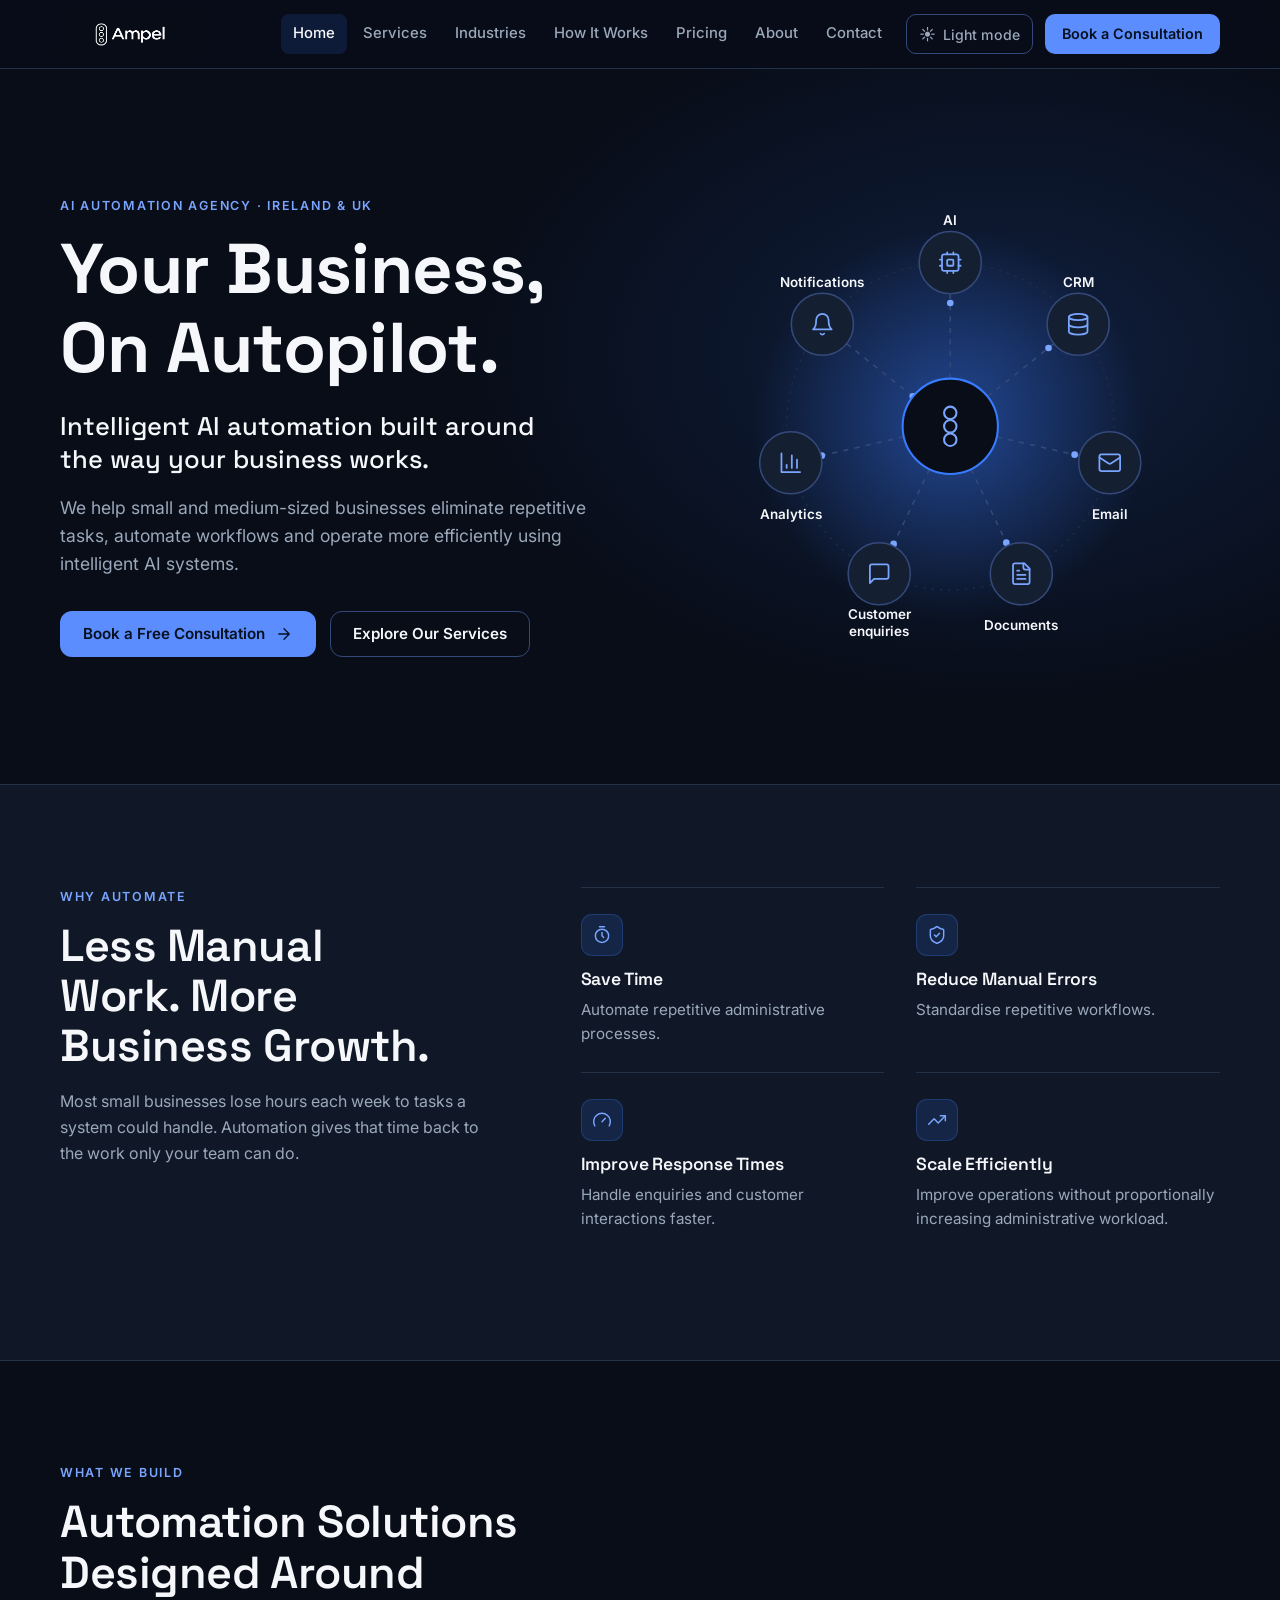
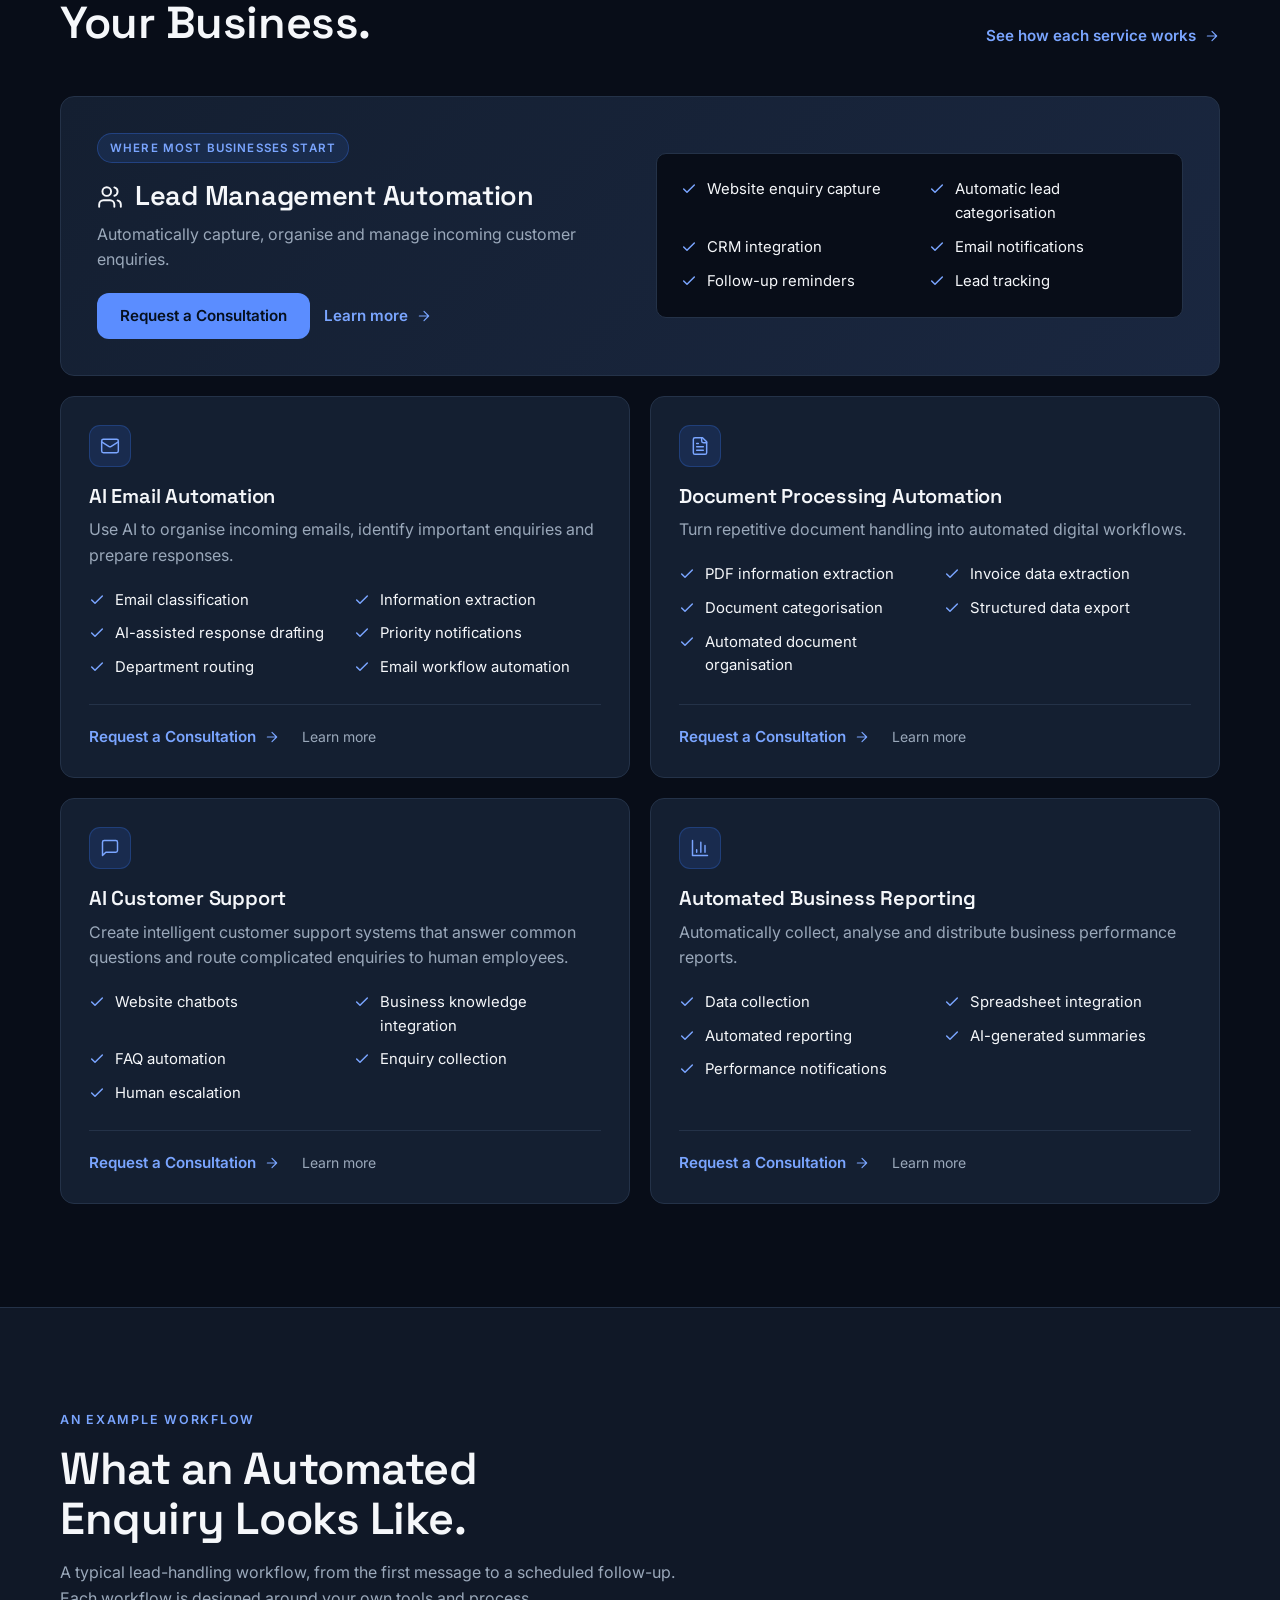
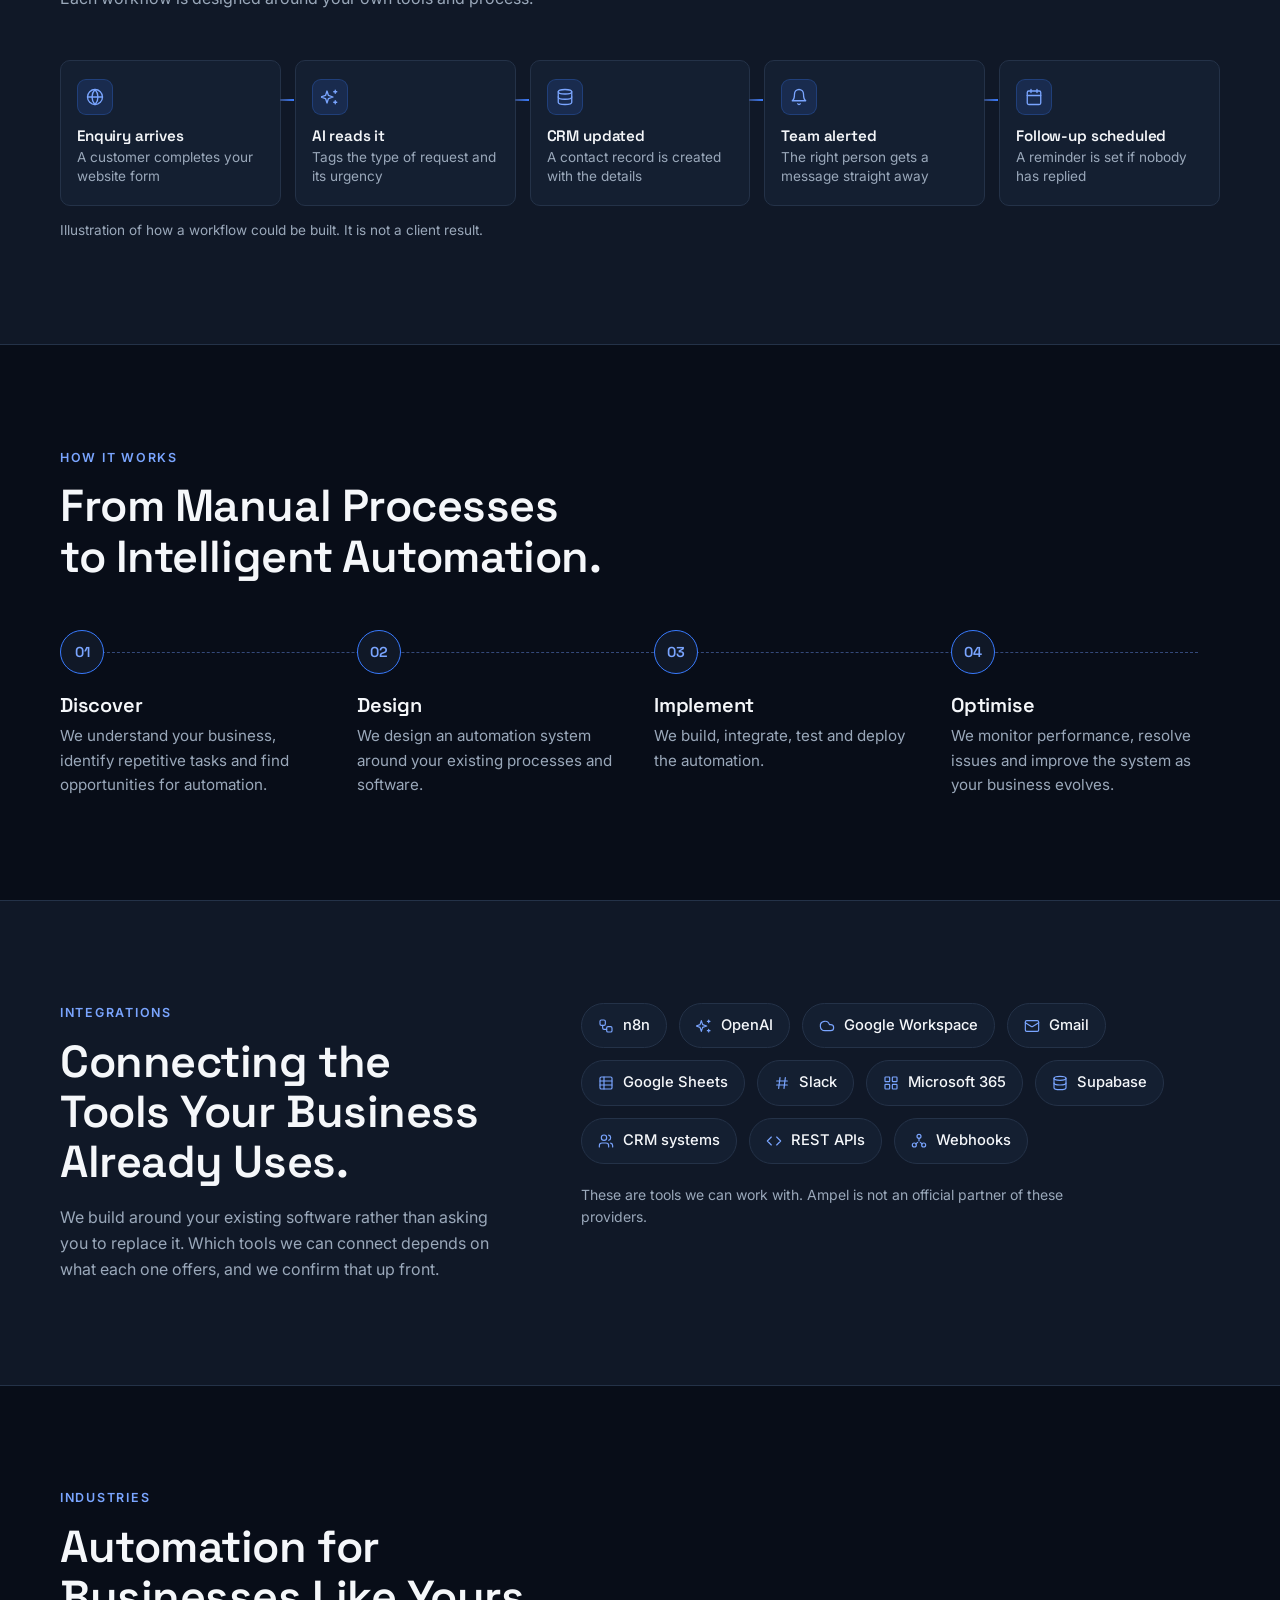
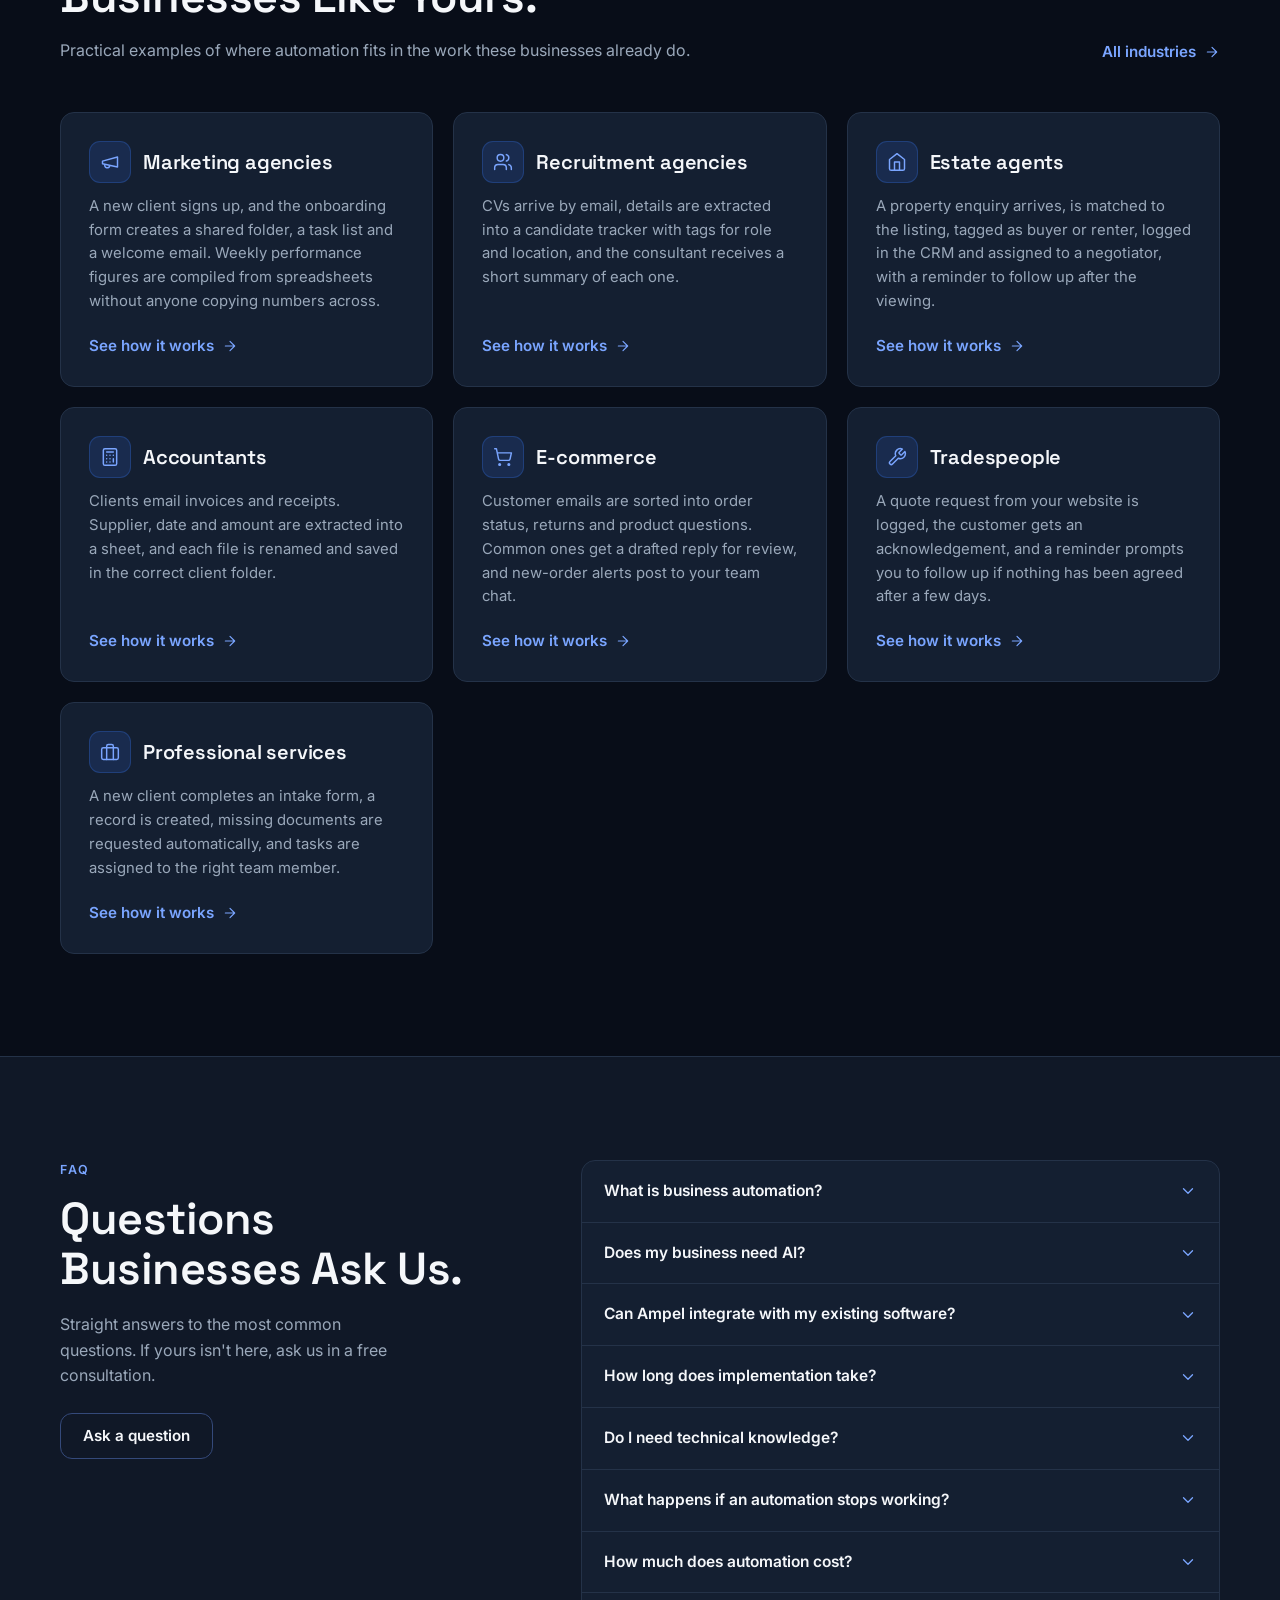
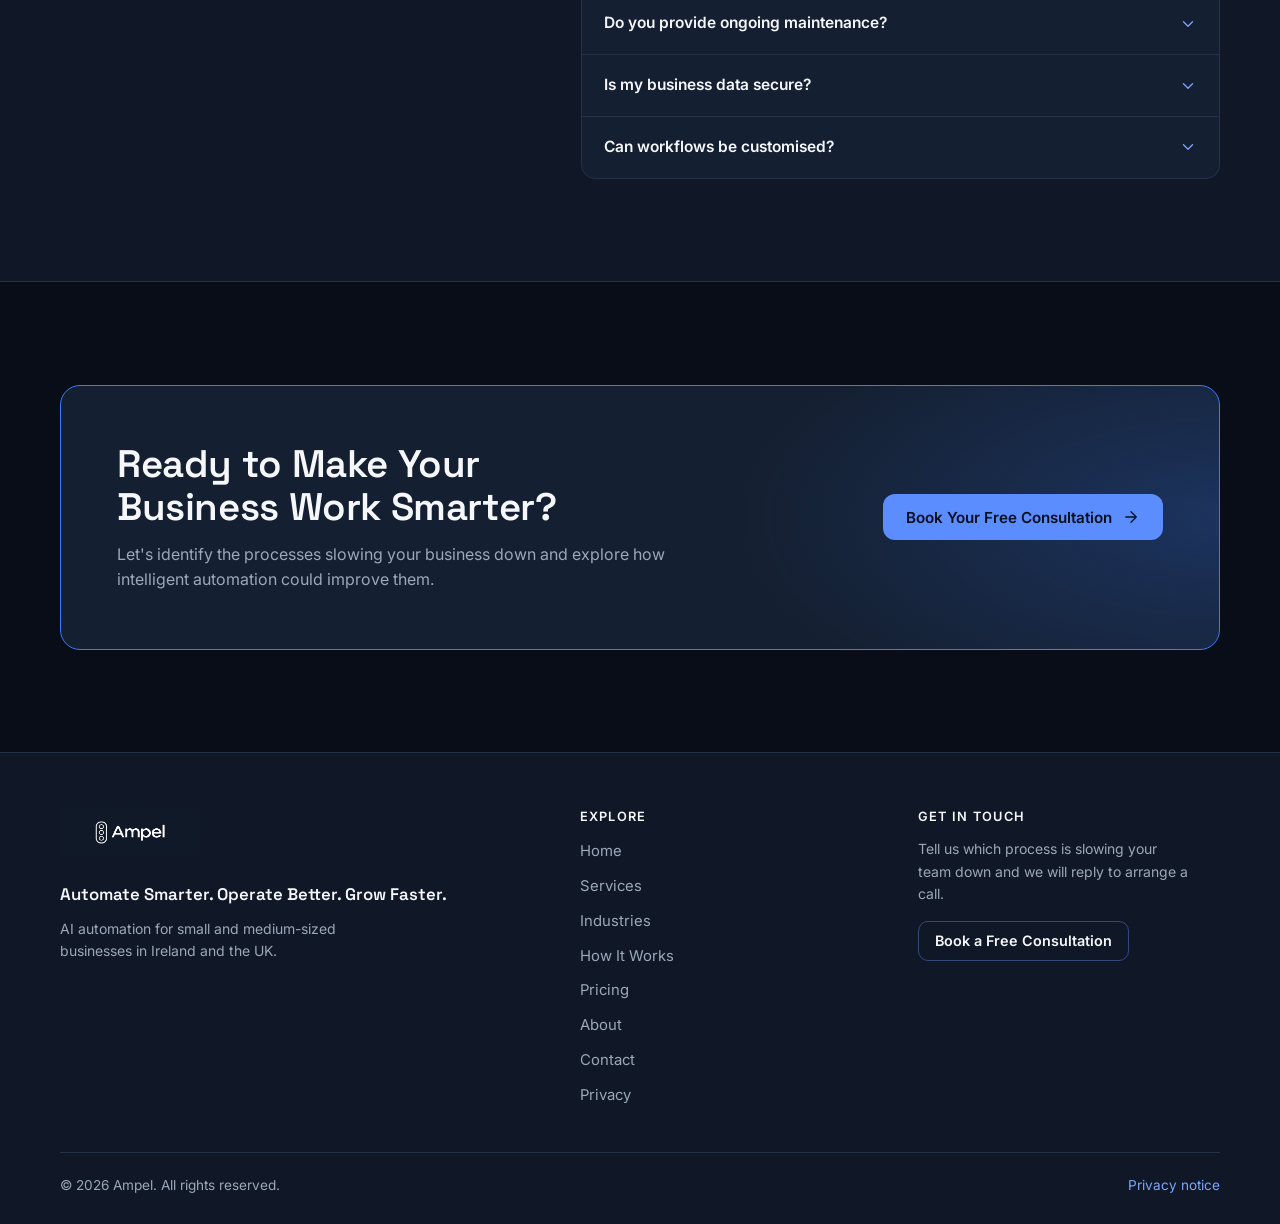
==== commit 481f970a: "Update site layout" ====
--- a/index.html
+++ b/index.html
@@ -3,20 +3,20 @@
 <head>
 <meta charset="utf-8">
 <meta name="viewport" content="width=device-width, initial-scale=1, viewport-fit=cover">
-<title>FlowNet | AI Automation Agency for Small Businesses in Ireland &amp; UK</title>
-<meta name="description" content="FlowNet builds AI automation and workflow systems for small and medium-sized businesses in Ireland and the UK. Lead management, AI email, document processing and reporting.">
+<title>Ampel | AI Automation Agency for Small Businesses in Ireland &amp; UK</title>
+<meta name="description" content="Ampel builds AI automation and workflow systems for small and medium-sized businesses in Ireland and the UK. Lead management, AI email, document processing and reporting.">
 <meta name="theme-color" content="#080d18">
-<meta property="og:title" content="FlowNet | AI Automation Agency for Small Businesses in Ireland &amp; UK">
-<meta property="og:description" content="FlowNet builds AI automation and workflow systems for small and medium-sized businesses in Ireland and the UK. Lead management, AI email, document processing and reporting.">
+<meta property="og:title" content="Ampel | AI Automation Agency for Small Businesses in Ireland &amp; UK">
+<meta property="og:description" content="Ampel builds AI automation and workflow systems for small and medium-sized businesses in Ireland and the UK. Lead management, AI email, document processing and reporting.">
 <meta property="og:type" content="website">
-<meta property="og:site_name" content="FlowNet">
-<link rel="icon" href="favicon.svg" type="image/svg+xml">
+<meta property="og:site_name" content="Ampel">
+<link rel="icon" href="Ampel image.png" type="image/png">
 <link rel="preconnect" href="https://fonts.googleapis.com"><link rel="preconnect" href="https://fonts.gstatic.com" crossorigin><link rel="stylesheet" href="https://fonts.googleapis.com/css2?family=Inter:wght@400;500;600&amp;family=Space+Grotesk:wght@500;600;700&amp;display=swap">
 <link rel="stylesheet" href="css/styles.css">
-<script type="application/ld+json">{"@context":"https://schema.org","@type":"Organization","name":"FlowNet","description":"AI automation agency helping small and medium-sized businesses in Ireland and the UK automate repetitive work."}</script>
+<script type="application/ld+json">{"@context":"https://schema.org","@type":"Organization","name":"Ampel","description":"AI automation agency helping small and medium-sized businesses in Ireland and the UK automate repetitive work."}</script>
 </head>
 <body>
-<a class="skip" href="#main">Skip to content</a><header class="site-header"><div class="wrap nav"><a class="brand" href="index.html" aria-label="FlowNet home"><svg viewBox="0 0 32 32" fill="none" aria-hidden="true"><path d="M9 6v20M9 6h14M9 16h10" stroke="#397bff" stroke-width="2.4" stroke-linecap="round" stroke-linejoin="round"/><circle cx="9" cy="6" r="2.8" fill="#080d18" stroke="#7aa5ff" stroke-width="2"/><circle cx="23" cy="6" r="2.8" fill="#080d18" stroke="#7aa5ff" stroke-width="2"/><circle cx="9" cy="26" r="2.8" fill="#080d18" stroke="#7aa5ff" stroke-width="2"/><circle cx="19" cy="16" r="2.8" fill="#00b8d9" stroke="#00b8d9" stroke-width="2"/></svg>FlowNet</a><button class="nav-toggle" id="nav-toggle" aria-expanded="false" aria-controls="nav-links" aria-label="Toggle menu"><span class="ic-menu"><svg class="ic" width="22" height="22" viewBox="0 0 24 24" fill="none" stroke="currentColor" stroke-width="1.75" stroke-linecap="round" stroke-linejoin="round" aria-hidden="true"><path d="M4 6h16M4 12h16M4 18h16"/></svg></span><span class="ic-x"><svg class="ic" width="22" height="22" viewBox="0 0 24 24" fill="none" stroke="currentColor" stroke-width="1.75" stroke-linecap="round" stroke-linejoin="round" aria-hidden="true"><path d="M18 6 6 18M6 6l12 12"/></svg></span></button><nav class="nav-links" id="nav-links" aria-label="Main"><a href="index.html" aria-current="page">Home</a><a href="services.html">Services</a><a href="industries.html">Industries</a><a href="index.html#how-it-works">How It Works</a><a href="pricing.html">Pricing</a><a href="about.html">About</a><a href="contact.html">Contact</a><span class="nav-cta"><a class="btn btn-primary btn-sm" href="contact.html#consult">Book a Consultation</a></span></nav></div></header>
+<a class="skip" href="#main">Skip to content</a><header class="site-header"><div class="wrap nav"><a class="brand" href="index.html" aria-label="Ampel home"><img class="brand-logo" src="Ampel image.png" alt="Ampel logo"></a><button class="nav-toggle" id="nav-toggle" aria-expanded="false" aria-controls="nav-links" aria-label="Toggle menu"><span class="ic-menu"><svg class="ic" width="22" height="22" viewBox="0 0 24 24" fill="none" stroke="currentColor" stroke-width="1.75" stroke-linecap="round" stroke-linejoin="round" aria-hidden="true"><path d="M4 6h16M4 12h16M4 18h16"/></svg></span><span class="ic-x"><svg class="ic" width="22" height="22" viewBox="0 0 24 24" fill="none" stroke="currentColor" stroke-width="1.75" stroke-linecap="round" stroke-linejoin="round" aria-hidden="true"><path d="M18 6 6 18M6 6l12 12"/></svg></span></button><nav class="nav-links" id="nav-links" aria-label="Main"><a href="index.html" aria-current="page">Home</a><a href="services.html">Services</a><a href="industries.html">Industries</a><a href="index.html#how-it-works">How It Works</a><a href="pricing.html">Pricing</a><a href="about.html">About</a><a href="contact.html">Contact</a><button class="theme-toggle" id="theme-toggle" type="button" aria-pressed="false"><span class="theme-icon" aria-hidden="true">?</span><span class="theme-label">Light mode</span></button><span class="nav-cta"><a class="btn btn-primary btn-sm" href="contact.html#consult">Book a Consultation</a></span></nav></div></header>
 <main id="main">
 
 <section class="hero"><div class="wrap hero-grid">
@@ -25,7 +25,7 @@
 <p class="sub">Intelligent AI automation built around the way your business works.</p>
 <p class="lede">We help small and medium-sized businesses eliminate repetitive tasks, automate workflows and operate more efficiently using intelligent AI systems.</p>
 <div class="actions"><a class="btn btn-primary" href="contact.html#consult">Book a Free Consultation<svg class="ic" width="18" height="18" viewBox="0 0 24 24" fill="none" stroke="currentColor" stroke-width="1.75" stroke-linecap="round" stroke-linejoin="round" aria-hidden="true"><path d="M5 12h14M12 5l7 7-7 7"/></svg></a><a class="btn btn-ghost" href="services.html">Explore Our Services</a></div></div>
-<div class="hero-visual"><svg viewBox="0 0 520 520" role="img" aria-label="Diagram: a central FlowNet node connected to AI, CRM, email, documents, customer enquiries, analytics and notifications"><defs><radialGradient id="coreglow"><stop offset="0" stop-color="#397bff" stop-opacity=".45"/><stop offset="1" stop-color="#397bff" stop-opacity="0"/></radialGradient></defs><circle class="hn-glow" cx="260" cy="260" r="190"/><circle class="hn-ring" cx="260" cy="260" r="158" stroke-dasharray="2 6"/><path id="p0" class="hn-line" d="M260.0 214.0L260.0 132.0"/><circle class="hn-packet" r="3.2"><animateMotion dur="2.60s" repeatCount="indefinite" begin="-0.0s"><mpath href="#p0"/></animateMotion></circle><path id="p1" class="hn-line" d="M296.0 231.3L360.1 180.2"/><circle class="hn-packet" r="3.2"><animateMotion dur="2.85s" repeatCount="indefinite" begin="-0.3s"><mpath href="#p1"/></animateMotion></circle><path id="p2" class="hn-line" d="M304.8 270.2L384.8 288.5"/><circle class="hn-packet" r="3.2"><animateMotion dur="3.10s" repeatCount="indefinite" begin="-0.6s"><mpath href="#p2"/></animateMotion></circle><path id="p3" class="hn-line" d="M280.0 301.4L315.5 375.3"/><circle class="hn-packet" r="3.2"><animateMotion dur="3.35s" repeatCount="indefinite" begin="-0.9s"><mpath href="#p3"/></animateMotion></circle><path id="p4" class="hn-line" d="M240.0 301.4L204.5 375.3"/><circle class="hn-packet" r="3.2"><animateMotion dur="3.60s" repeatCount="indefinite" begin="-1.2s"><mpath href="#p4"/></animateMotion></circle><path id="p5" class="hn-line" d="M215.2 270.2L135.2 288.5"/><circle class="hn-packet" r="3.2"><animateMotion dur="3.85s" repeatCount="indefinite" begin="-1.5s"><mpath href="#p5"/></animateMotion></circle><path id="p6" class="hn-line" d="M224.0 231.3L159.9 180.2"/><circle class="hn-packet" r="3.2"><animateMotion dur="4.10s" repeatCount="indefinite" begin="-1.8s"><mpath href="#p6"/></animateMotion></circle><circle class="hn-node" cx="260.0" cy="102.0" r="30"/><g transform="translate(248.0 90.0)" fill="none" class="hn-ico" stroke-width="1.7" stroke-linecap="round" stroke-linejoin="round"><rect width="16" height="16" x="4" y="4" rx="2"/><rect width="6" height="6" x="9" y="9" rx="1"/><path d="M15 2v2M15 20v2M2 15h2M2 9h2M20 15h2M20 9h2M9 2v2M9 20v2"/></g><text class="hn-label" x="260.0" y="66.0">AI</text><circle class="hn-node" cx="383.5" cy="161.5" r="30"/><g transform="translate(371.5 149.5)" fill="none" class="hn-ico" stroke-width="1.7" stroke-linecap="round" stroke-linejoin="round"><ellipse cx="12" cy="5" rx="9" ry="3"/><path d="M3 5v14a9 3 0 0 0 18 0V5"/><path d="M3 12a9 3 0 0 0 18 0"/></g><text class="hn-label" x="383.5" y="125.5">CRM</text><circle class="hn-node" cx="414.0" cy="295.2" r="30"/><g transform="translate(402.0 283.2)" fill="none" class="hn-ico" stroke-width="1.7" stroke-linecap="round" stroke-linejoin="round"><rect width="20" height="16" x="2" y="4" rx="2"/><path d="m22 7-8.97 5.7a1.94 1.94 0 0 1-2.06 0L2 7"/></g><text class="hn-label" x="414.0" y="349.2">Email</text><circle class="hn-node" cx="328.6" cy="402.4" r="30"/><g transform="translate(316.6 390.4)" fill="none" class="hn-ico" stroke-width="1.7" stroke-linecap="round" stroke-linejoin="round"><path d="M15 2H6a2 2 0 0 0-2 2v16a2 2 0 0 0 2 2h12a2 2 0 0 0 2-2V7Z"/><path d="M14 2v4a2 2 0 0 0 2 2h4"/><path d="M10 9H8M16 13H8M16 17H8"/></g><text class="hn-label" x="328.6" y="456.4">Documents</text><circle class="hn-node" cx="191.4" cy="402.4" r="30"/><g transform="translate(179.4 390.4)" fill="none" class="hn-ico" stroke-width="1.7" stroke-linecap="round" stroke-linejoin="round"><path d="M21 15a2 2 0 0 1-2 2H7l-4 4V5a2 2 0 0 1 2-2h14a2 2 0 0 1 2 2z"/></g><text class="hn-label" x="191.4" y="446.4">Customer</text><text class="hn-label" x="191.4" y="462.4">enquiries</text><circle class="hn-node" cx="106.0" cy="295.2" r="30"/><g transform="translate(94.0 283.2)" fill="none" class="hn-ico" stroke-width="1.7" stroke-linecap="round" stroke-linejoin="round"><path d="M3 3v18h18"/><path d="M18 17V9M13 17V5M8 17v-3"/></g><text class="hn-label" x="106.0" y="349.2">Analytics</text><circle class="hn-node" cx="136.5" cy="161.5" r="30"/><g transform="translate(124.5 149.5)" fill="none" class="hn-ico" stroke-width="1.7" stroke-linecap="round" stroke-linejoin="round"><path d="M6 8a6 6 0 0 1 12 0c0 7 3 9 3 9H3s3-2 3-9"/><path d="M10.3 21a1.94 1.94 0 0 0 3.4 0"/></g><text class="hn-label" x="136.5" y="125.5">Notifications</text><circle class="hn-core" cx="260" cy="260" r="46"/><g transform="translate(238 238) scale(1.375)"><path d="M9 6v20M9 6h14M9 16h10" stroke="#397bff" stroke-width="2.4" stroke-linecap="round" stroke-linejoin="round" fill="none"/><circle cx="9" cy="6" r="2.8" fill="#080d18" stroke="#7aa5ff" stroke-width="2"/><circle cx="23" cy="6" r="2.8" fill="#080d18" stroke="#7aa5ff" stroke-width="2"/><circle cx="9" cy="26" r="2.8" fill="#080d18" stroke="#7aa5ff" stroke-width="2"/><circle cx="19" cy="16" r="2.8" fill="#00b8d9" stroke="#00b8d9" stroke-width="2"/></g></svg></div></div></section>
+<div class="hero-visual"><svg viewBox="0 0 520 520" role="img" aria-label="Diagram: a central Ampel node connected to AI, CRM, email, documents, customer enquiries, analytics and notifications"><defs><radialGradient id="coreglow"><stop offset="0" stop-color="#397bff" stop-opacity=".45"/><stop offset="1" stop-color="#397bff" stop-opacity="0"/></radialGradient></defs><circle class="hn-glow" cx="260" cy="260" r="190"/><circle class="hn-ring" cx="260" cy="260" r="158" stroke-dasharray="2 6"/><path id="p0" class="hn-line" d="M260.0 214.0L260.0 132.0"/><circle class="hn-packet" r="3.2"><animateMotion dur="2.60s" repeatCount="indefinite" begin="-0.0s"><mpath href="#p0"/></animateMotion></circle><path id="p1" class="hn-line" d="M296.0 231.3L360.1 180.2"/><circle class="hn-packet" r="3.2"><animateMotion dur="2.85s" repeatCount="indefinite" begin="-0.3s"><mpath href="#p1"/></animateMotion></circle><path id="p2" class="hn-line" d="M304.8 270.2L384.8 288.5"/><circle class="hn-packet" r="3.2"><animateMotion dur="3.10s" repeatCount="indefinite" begin="-0.6s"><mpath href="#p2"/></animateMotion></circle><path id="p3" class="hn-line" d="M280.0 301.4L315.5 375.3"/><circle class="hn-packet" r="3.2"><animateMotion dur="3.35s" repeatCount="indefinite" begin="-0.9s"><mpath href="#p3"/></animateMotion></circle><path id="p4" class="hn-line" d="M240.0 301.4L204.5 375.3"/><circle class="hn-packet" r="3.2"><animateMotion dur="3.60s" repeatCount="indefinite" begin="-1.2s"><mpath href="#p4"/></animateMotion></circle><path id="p5" class="hn-line" d="M215.2 270.2L135.2 288.5"/><circle class="hn-packet" r="3.2"><animateMotion dur="3.85s" repeatCount="indefinite" begin="-1.5s"><mpath href="#p5"/></animateMotion></circle><path id="p6" class="hn-line" d="M224.0 231.3L159.9 180.2"/><circle class="hn-packet" r="3.2"><animateMotion dur="4.10s" repeatCount="indefinite" begin="-1.8s"><mpath href="#p6"/></animateMotion></circle><circle class="hn-node" cx="260.0" cy="102.0" r="30"/><g transform="translate(248.0 90.0)" fill="none" class="hn-ico" stroke-width="1.7" stroke-linecap="round" stroke-linejoin="round"><rect width="16" height="16" x="4" y="4" rx="2"/><rect width="6" height="6" x="9" y="9" rx="1"/><path d="M15 2v2M15 20v2M2 15h2M2 9h2M20 15h2M20 9h2M9 2v2M9 20v2"/></g><text class="hn-label" x="260.0" y="66.0">AI</text><circle class="hn-node" cx="383.5" cy="161.5" r="30"/><g transform="translate(371.5 149.5)" fill="none" class="hn-ico" stroke-width="1.7" stroke-linecap="round" stroke-linejoin="round"><ellipse cx="12" cy="5" rx="9" ry="3"/><path d="M3 5v14a9 3 0 0 0 18 0V5"/><path d="M3 12a9 3 0 0 0 18 0"/></g><text class="hn-label" x="383.5" y="125.5">CRM</text><circle class="hn-node" cx="414.0" cy="295.2" r="30"/><g transform="translate(402.0 283.2)" fill="none" class="hn-ico" stroke-width="1.7" stroke-linecap="round" stroke-linejoin="round"><rect width="20" height="16" x="2" y="4" rx="2"/><path d="m22 7-8.97 5.7a1.94 1.94 0 0 1-2.06 0L2 7"/></g><text class="hn-label" x="414.0" y="349.2">Email</text><circle class="hn-node" cx="328.6" cy="402.4" r="30"/><g transform="translate(316.6 390.4)" fill="none" class="hn-ico" stroke-width="1.7" stroke-linecap="round" stroke-linejoin="round"><path d="M15 2H6a2 2 0 0 0-2 2v16a2 2 0 0 0 2 2h12a2 2 0 0 0 2-2V7Z"/><path d="M14 2v4a2 2 0 0 0 2 2h4"/><path d="M10 9H8M16 13H8M16 17H8"/></g><text class="hn-label" x="328.6" y="456.4">Documents</text><circle class="hn-node" cx="191.4" cy="402.4" r="30"/><g transform="translate(179.4 390.4)" fill="none" class="hn-ico" stroke-width="1.7" stroke-linecap="round" stroke-linejoin="round"><path d="M21 15a2 2 0 0 1-2 2H7l-4 4V5a2 2 0 0 1 2-2h14a2 2 0 0 1 2 2z"/></g><text class="hn-label" x="191.4" y="446.4">Customer</text><text class="hn-label" x="191.4" y="462.4">enquiries</text><circle class="hn-node" cx="106.0" cy="295.2" r="30"/><g transform="translate(94.0 283.2)" fill="none" class="hn-ico" stroke-width="1.7" stroke-linecap="round" stroke-linejoin="round"><path d="M3 3v18h18"/><path d="M18 17V9M13 17V5M8 17v-3"/></g><text class="hn-label" x="106.0" y="349.2">Analytics</text><circle class="hn-node" cx="136.5" cy="161.5" r="30"/><g transform="translate(124.5 149.5)" fill="none" class="hn-ico" stroke-width="1.7" stroke-linecap="round" stroke-linejoin="round"><path d="M6 8a6 6 0 0 1 12 0c0 7 3 9 3 9H3s3-2 3-9"/><path d="M10.3 21a1.94 1.94 0 0 0 3.4 0"/></g><text class="hn-label" x="136.5" y="125.5">Notifications</text><circle class="hn-core" cx="260" cy="260" r="46"/><g transform="translate(248 239)" class="hn-logo-circle"><circle cx="12" cy="8" r="6"/><circle cx="12" cy="21" r="6"/><circle cx="12" cy="34" r="6"/></g></svg></div></div></section>
 
 <section class="section alt" id="why"><div class="wrap split">
 <div><p class="eyebrow">Why automate</p><h2>Less Manual Work. More Business Growth.</h2>
@@ -50,7 +50,7 @@
 <section class="section alt" id="integrations"><div class="wrap split">
 <div><p class="eyebrow">Integrations</p><h2>Connecting the Tools Your Business Already Uses.</h2>
 <p class="muted" style="margin-top:18px;max-width:46ch">We build around your existing software rather than asking you to replace it. Which tools we can connect depends on what each one offers, and we confirm that up front.</p></div>
-<div><div class="chips"><span class="chip"><svg class="ic" width="16" height="16" viewBox="0 0 24 24" fill="none" stroke="currentColor" stroke-width="1.75" stroke-linecap="round" stroke-linejoin="round" aria-hidden="true"><rect width="8" height="8" x="3" y="3" rx="2"/><path d="M7 11v4a2 2 0 0 0 2 2h4"/><rect width="8" height="8" x="13" y="13" rx="2"/></svg>n8n</span><span class="chip"><svg class="ic" width="16" height="16" viewBox="0 0 24 24" fill="none" stroke="currentColor" stroke-width="1.75" stroke-linecap="round" stroke-linejoin="round" aria-hidden="true"><path d="M9.94 14.06 8 20l-1.94-5.94L0 12l6.06-2.06L8 4l1.94 5.94L16 12zM19 3v4M21 5h-4M19 17v4M21 19h-4"/></svg>OpenAI</span><span class="chip"><svg class="ic" width="16" height="16" viewBox="0 0 24 24" fill="none" stroke="currentColor" stroke-width="1.75" stroke-linecap="round" stroke-linejoin="round" aria-hidden="true"><path d="M17.5 19H9a7 7 0 1 1 6.71-9h1.79a4.5 4.5 0 1 1 0 9Z"/></svg>Google Workspace</span><span class="chip"><svg class="ic" width="16" height="16" viewBox="0 0 24 24" fill="none" stroke="currentColor" stroke-width="1.75" stroke-linecap="round" stroke-linejoin="round" aria-hidden="true"><rect width="20" height="16" x="2" y="4" rx="2"/><path d="m22 7-8.97 5.7a1.94 1.94 0 0 1-2.06 0L2 7"/></svg>Gmail</span><span class="chip"><svg class="ic" width="16" height="16" viewBox="0 0 24 24" fill="none" stroke="currentColor" stroke-width="1.75" stroke-linecap="round" stroke-linejoin="round" aria-hidden="true"><rect width="18" height="18" x="3" y="3" rx="2"/><path d="M3 9h18M3 15h18M9 3v18"/></svg>Google Sheets</span><span class="chip"><svg class="ic" width="16" height="16" viewBox="0 0 24 24" fill="none" stroke="currentColor" stroke-width="1.75" stroke-linecap="round" stroke-linejoin="round" aria-hidden="true"><path d="M4 9h16M4 15h16M9 4l-2 16M17 4l-2 16"/></svg>Slack</span><span class="chip"><svg class="ic" width="16" height="16" viewBox="0 0 24 24" fill="none" stroke="currentColor" stroke-width="1.75" stroke-linecap="round" stroke-linejoin="round" aria-hidden="true"><rect width="7" height="7" x="3" y="3" rx="1"/><rect width="7" height="7" x="14" y="3" rx="1"/><rect width="7" height="7" x="14" y="14" rx="1"/><rect width="7" height="7" x="3" y="14" rx="1"/></svg>Microsoft 365</span><span class="chip"><svg class="ic" width="16" height="16" viewBox="0 0 24 24" fill="none" stroke="currentColor" stroke-width="1.75" stroke-linecap="round" stroke-linejoin="round" aria-hidden="true"><ellipse cx="12" cy="5" rx="9" ry="3"/><path d="M3 5v14a9 3 0 0 0 18 0V5"/><path d="M3 12a9 3 0 0 0 18 0"/></svg>Supabase</span><span class="chip"><svg class="ic" width="16" height="16" viewBox="0 0 24 24" fill="none" stroke="currentColor" stroke-width="1.75" stroke-linecap="round" stroke-linejoin="round" aria-hidden="true"><path d="M16 21v-2a4 4 0 0 0-4-4H6a4 4 0 0 0-4 4v2"/><circle cx="9" cy="7" r="4"/><path d="M22 21v-2a4 4 0 0 0-3-3.87M16 3.13a4 4 0 0 1 0 7.75"/></svg>CRM systems</span><span class="chip"><svg class="ic" width="16" height="16" viewBox="0 0 24 24" fill="none" stroke="currentColor" stroke-width="1.75" stroke-linecap="round" stroke-linejoin="round" aria-hidden="true"><path d="m16 18 6-6-6-6M8 6l-6 6 6 6"/></svg>REST APIs</span><span class="chip"><svg class="ic" width="16" height="16" viewBox="0 0 24 24" fill="none" stroke="currentColor" stroke-width="1.75" stroke-linecap="round" stroke-linejoin="round" aria-hidden="true"><circle cx="12" cy="5" r="3"/><circle cx="5" cy="18" r="3"/><circle cx="19" cy="18" r="3"/><path d="M12 8v4M10 14l-3 2.5M14 14l3 2.5"/></svg>Webhooks</span></div><p class="muted small" style="margin-top:20px;max-width:56ch">These are tools we can work with. FlowNet is not an official partner of these providers.</p></div></div></section>
+<div><div class="chips"><span class="chip"><svg class="ic" width="16" height="16" viewBox="0 0 24 24" fill="none" stroke="currentColor" stroke-width="1.75" stroke-linecap="round" stroke-linejoin="round" aria-hidden="true"><rect width="8" height="8" x="3" y="3" rx="2"/><path d="M7 11v4a2 2 0 0 0 2 2h4"/><rect width="8" height="8" x="13" y="13" rx="2"/></svg>n8n</span><span class="chip"><svg class="ic" width="16" height="16" viewBox="0 0 24 24" fill="none" stroke="currentColor" stroke-width="1.75" stroke-linecap="round" stroke-linejoin="round" aria-hidden="true"><path d="M9.94 14.06 8 20l-1.94-5.94L0 12l6.06-2.06L8 4l1.94 5.94L16 12zM19 3v4M21 5h-4M19 17v4M21 19h-4"/></svg>OpenAI</span><span class="chip"><svg class="ic" width="16" height="16" viewBox="0 0 24 24" fill="none" stroke="currentColor" stroke-width="1.75" stroke-linecap="round" stroke-linejoin="round" aria-hidden="true"><path d="M17.5 19H9a7 7 0 1 1 6.71-9h1.79a4.5 4.5 0 1 1 0 9Z"/></svg>Google Workspace</span><span class="chip"><svg class="ic" width="16" height="16" viewBox="0 0 24 24" fill="none" stroke="currentColor" stroke-width="1.75" stroke-linecap="round" stroke-linejoin="round" aria-hidden="true"><rect width="20" height="16" x="2" y="4" rx="2"/><path d="m22 7-8.97 5.7a1.94 1.94 0 0 1-2.06 0L2 7"/></svg>Gmail</span><span class="chip"><svg class="ic" width="16" height="16" viewBox="0 0 24 24" fill="none" stroke="currentColor" stroke-width="1.75" stroke-linecap="round" stroke-linejoin="round" aria-hidden="true"><rect width="18" height="18" x="3" y="3" rx="2"/><path d="M3 9h18M3 15h18M9 3v18"/></svg>Google Sheets</span><span class="chip"><svg class="ic" width="16" height="16" viewBox="0 0 24 24" fill="none" stroke="currentColor" stroke-width="1.75" stroke-linecap="round" stroke-linejoin="round" aria-hidden="true"><path d="M4 9h16M4 15h16M9 4l-2 16M17 4l-2 16"/></svg>Slack</span><span class="chip"><svg class="ic" width="16" height="16" viewBox="0 0 24 24" fill="none" stroke="currentColor" stroke-width="1.75" stroke-linecap="round" stroke-linejoin="round" aria-hidden="true"><rect width="7" height="7" x="3" y="3" rx="1"/><rect width="7" height="7" x="14" y="3" rx="1"/><rect width="7" height="7" x="14" y="14" rx="1"/><rect width="7" height="7" x="3" y="14" rx="1"/></svg>Microsoft 365</span><span class="chip"><svg class="ic" width="16" height="16" viewBox="0 0 24 24" fill="none" stroke="currentColor" stroke-width="1.75" stroke-linecap="round" stroke-linejoin="round" aria-hidden="true"><ellipse cx="12" cy="5" rx="9" ry="3"/><path d="M3 5v14a9 3 0 0 0 18 0V5"/><path d="M3 12a9 3 0 0 0 18 0"/></svg>Supabase</span><span class="chip"><svg class="ic" width="16" height="16" viewBox="0 0 24 24" fill="none" stroke="currentColor" stroke-width="1.75" stroke-linecap="round" stroke-linejoin="round" aria-hidden="true"><path d="M16 21v-2a4 4 0 0 0-4-4H6a4 4 0 0 0-4 4v2"/><circle cx="9" cy="7" r="4"/><path d="M22 21v-2a4 4 0 0 0-3-3.87M16 3.13a4 4 0 0 1 0 7.75"/></svg>CRM systems</span><span class="chip"><svg class="ic" width="16" height="16" viewBox="0 0 24 24" fill="none" stroke="currentColor" stroke-width="1.75" stroke-linecap="round" stroke-linejoin="round" aria-hidden="true"><path d="m16 18 6-6-6-6M8 6l-6 6 6 6"/></svg>REST APIs</span><span class="chip"><svg class="ic" width="16" height="16" viewBox="0 0 24 24" fill="none" stroke="currentColor" stroke-width="1.75" stroke-linecap="round" stroke-linejoin="round" aria-hidden="true"><circle cx="12" cy="5" r="3"/><circle cx="5" cy="18" r="3"/><circle cx="19" cy="18" r="3"/><path d="M12 8v4M10 14l-3 2.5M14 14l3 2.5"/></svg>Webhooks</span></div><p class="muted small" style="margin-top:20px;max-width:56ch">These are tools we can work with. Ampel is not an official partner of these providers.</p></div></div></section>
 
 <section class="section" id="industries"><div class="wrap">
 <div class="sec-head"><div><p class="eyebrow">Industries</p><h2>Automation for Businesses Like Yours.</h2>
@@ -62,11 +62,11 @@
 <div><p class="eyebrow">FAQ</p><h2>Questions Businesses Ask Us.</h2>
 <p class="muted" style="margin:18px 0 24px;max-width:36ch">Straight answers to the most common questions. If yours isn't here, ask us in a free consultation.</p>
 <a class="btn btn-ghost" href="contact.html#consult">Ask a question</a></div>
-<div><div class="faq"><details><summary>What is business automation?<svg class="ic" width="18" height="18" viewBox="0 0 24 24" fill="none" stroke="currentColor" stroke-width="1.75" stroke-linecap="round" stroke-linejoin="round" aria-hidden="true"><path d="m6 9 6 6 6-6"/></svg></summary><div class="ans">Business automation means using software to carry out repetitive tasks that a person would otherwise do step by step, such as moving enquiries into a CRM, sorting emails or pulling figures from invoices. Your team stays in charge of decisions and exceptions.</div></details><details><summary>Does my business need AI?<svg class="ic" width="18" height="18" viewBox="0 0 24 24" fill="none" stroke="currentColor" stroke-width="1.75" stroke-linecap="round" stroke-linejoin="round" aria-hidden="true"><path d="m6 9 6 6 6-6"/></svg></summary><div class="ans">Not always. Many tasks only need rules and connections between the tools you already use. We add AI where it genuinely helps, for example reading emails, extracting data from documents or drafting replies, and we will tell you when a simpler approach is enough.</div></details><details><summary>Can FlowNet integrate with my existing software?<svg class="ic" width="18" height="18" viewBox="0 0 24 24" fill="none" stroke="currentColor" stroke-width="1.75" stroke-linecap="round" stroke-linejoin="round" aria-hidden="true"><path d="m6 9 6 6 6-6"/></svg></summary><div class="ans">Often, yes. We build around tools such as Gmail, Google Workspace, Microsoft 365, Slack and Google Sheets, and many CRM systems. What is possible depends on what each tool offers, so we check this with you before any work starts.</div></details><details><summary>How long does implementation take?<svg class="ic" width="18" height="18" viewBox="0 0 24 24" fill="none" stroke="currentColor" stroke-width="1.75" stroke-linecap="round" stroke-linejoin="round" aria-hidden="true"><path d="m6 9 6 6 6-6"/></svg></summary><div class="ans">It depends on the scope. A single, straightforward workflow takes much less time than a connected system with several integrations. We give you a realistic estimate after the discovery conversation.</div></details><details><summary>Do I need technical knowledge?<svg class="ic" width="18" height="18" viewBox="0 0 24 24" fill="none" stroke="currentColor" stroke-width="1.75" stroke-linecap="round" stroke-linejoin="round" aria-hidden="true"><path d="m6 9 6 6 6-6"/></svg></summary><div class="ans">No. We handle the setup, test it with you and explain how it works in plain language. You also receive documentation, so you are not left guessing how the automation runs.</div></details><details><summary>What happens if an automation stops working?<svg class="ic" width="18" height="18" viewBox="0 0 24 24" fill="none" stroke="currentColor" stroke-width="1.75" stroke-linecap="round" stroke-linejoin="round" aria-hidden="true"><path d="m6 9 6 6 6-6"/></svg></summary><div class="ans">We build in error handling and notifications so a failure is flagged instead of going unnoticed. Changes in third-party tools can sometimes affect a workflow, which is why we offer optional maintenance plans. Without a plan, fixes can be arranged on request.</div></details><details><summary>How much does automation cost?<svg class="ic" width="18" height="18" viewBox="0 0 24 24" fill="none" stroke="currentColor" stroke-width="1.75" stroke-linecap="round" stroke-linejoin="round" aria-hidden="true"><path d="m6 9 6 6 6-6"/></svg></summary><div class="ans">Projects start from €350 for one straightforward workflow, from €750 for several connected steps and from €1,500 for a larger custom system. Final pricing depends on complexity, integrations and requirements. See the <a href="pricing.html">pricing page</a> for what each package includes.</div></details><details><summary>Do you provide ongoing maintenance?<svg class="ic" width="18" height="18" viewBox="0 0 24 24" fill="none" stroke="currentColor" stroke-width="1.75" stroke-linecap="round" stroke-linejoin="round" aria-hidden="true"><path d="m6 9 6 6 6-6"/></svg></summary><div class="ans">Yes, as an option. Essential Care is €49 a month, Business Care is €99 a month and Custom Care starts from €199 a month. Third-party subscriptions and usage fees are billed separately by those providers.</div></details><details><summary>Is my business data secure?<svg class="ic" width="18" height="18" viewBox="0 0 24 24" fill="none" stroke="currentColor" stroke-width="1.75" stroke-linecap="round" stroke-linejoin="round" aria-hidden="true"><path d="m6 9 6 6 6-6"/></svg></summary><div class="ans">We only ask for the access a workflow needs, and we explain how your data moves between tools before we build anything, so you can meet your own data protection duties. No system is risk-free, so we recommend reviewing access with us as your needs change.</div></details><details><summary>Can workflows be customised?<svg class="ic" width="18" height="18" viewBox="0 0 24 24" fill="none" stroke="currentColor" stroke-width="1.75" stroke-linecap="round" stroke-linejoin="round" aria-hidden="true"><path d="m6 9 6 6 6-6"/></svg></summary><div class="ans">Yes. Every workflow is designed around the way your business already works and the software you already use, instead of being a fixed template.</div></details></div></div></div></section>
+<div><div class="faq"><details><summary>What is business automation?<svg class="ic" width="18" height="18" viewBox="0 0 24 24" fill="none" stroke="currentColor" stroke-width="1.75" stroke-linecap="round" stroke-linejoin="round" aria-hidden="true"><path d="m6 9 6 6 6-6"/></svg></summary><div class="ans">Business automation means using software to carry out repetitive tasks that a person would otherwise do step by step, such as moving enquiries into a CRM, sorting emails or pulling figures from invoices. Your team stays in charge of decisions and exceptions.</div></details><details><summary>Does my business need AI?<svg class="ic" width="18" height="18" viewBox="0 0 24 24" fill="none" stroke="currentColor" stroke-width="1.75" stroke-linecap="round" stroke-linejoin="round" aria-hidden="true"><path d="m6 9 6 6 6-6"/></svg></summary><div class="ans">Not always. Many tasks only need rules and connections between the tools you already use. We add AI where it genuinely helps, for example reading emails, extracting data from documents or drafting replies, and we will tell you when a simpler approach is enough.</div></details><details><summary>Can Ampel integrate with my existing software?<svg class="ic" width="18" height="18" viewBox="0 0 24 24" fill="none" stroke="currentColor" stroke-width="1.75" stroke-linecap="round" stroke-linejoin="round" aria-hidden="true"><path d="m6 9 6 6 6-6"/></svg></summary><div class="ans">Often, yes. We build around tools such as Gmail, Google Workspace, Microsoft 365, Slack and Google Sheets, and many CRM systems. What is possible depends on what each tool offers, so we check this with you before any work starts.</div></details><details><summary>How long does implementation take?<svg class="ic" width="18" height="18" viewBox="0 0 24 24" fill="none" stroke="currentColor" stroke-width="1.75" stroke-linecap="round" stroke-linejoin="round" aria-hidden="true"><path d="m6 9 6 6 6-6"/></svg></summary><div class="ans">It depends on the scope. A single, straightforward workflow takes much less time than a connected system with several integrations. We give you a realistic estimate after the discovery conversation.</div></details><details><summary>Do I need technical knowledge?<svg class="ic" width="18" height="18" viewBox="0 0 24 24" fill="none" stroke="currentColor" stroke-width="1.75" stroke-linecap="round" stroke-linejoin="round" aria-hidden="true"><path d="m6 9 6 6 6-6"/></svg></summary><div class="ans">No. We handle the setup, test it with you and explain how it works in plain language. You also receive documentation, so you are not left guessing how the automation runs.</div></details><details><summary>What happens if an automation stops working?<svg class="ic" width="18" height="18" viewBox="0 0 24 24" fill="none" stroke="currentColor" stroke-width="1.75" stroke-linecap="round" stroke-linejoin="round" aria-hidden="true"><path d="m6 9 6 6 6-6"/></svg></summary><div class="ans">We build in error handling and notifications so a failure is flagged instead of going unnoticed. Changes in third-party tools can sometimes affect a workflow, which is why we offer optional maintenance plans. Without a plan, fixes can be arranged on request.</div></details><details><summary>How much does automation cost?<svg class="ic" width="18" height="18" viewBox="0 0 24 24" fill="none" stroke="currentColor" stroke-width="1.75" stroke-linecap="round" stroke-linejoin="round" aria-hidden="true"><path d="m6 9 6 6 6-6"/></svg></summary><div class="ans">Projects start from €350 for one straightforward workflow, from €750 for several connected steps and from €1,500 for a larger custom system. Final pricing depends on complexity, integrations and requirements. See the <a href="pricing.html">pricing page</a> for what each package includes.</div></details><details><summary>Do you provide ongoing maintenance?<svg class="ic" width="18" height="18" viewBox="0 0 24 24" fill="none" stroke="currentColor" stroke-width="1.75" stroke-linecap="round" stroke-linejoin="round" aria-hidden="true"><path d="m6 9 6 6 6-6"/></svg></summary><div class="ans">Yes, as an option. Essential Care is €49 a month, Business Care is €99 a month and Custom Care starts from €199 a month. Third-party subscriptions and usage fees are billed separately by those providers.</div></details><details><summary>Is my business data secure?<svg class="ic" width="18" height="18" viewBox="0 0 24 24" fill="none" stroke="currentColor" stroke-width="1.75" stroke-linecap="round" stroke-linejoin="round" aria-hidden="true"><path d="m6 9 6 6 6-6"/></svg></summary><div class="ans">We only ask for the access a workflow needs, and we explain how your data moves between tools before we build anything, so you can meet your own data protection duties. No system is risk-free, so we recommend reviewing access with us as your needs change.</div></details><details><summary>Can workflows be customised?<svg class="ic" width="18" height="18" viewBox="0 0 24 24" fill="none" stroke="currentColor" stroke-width="1.75" stroke-linecap="round" stroke-linejoin="round" aria-hidden="true"><path d="m6 9 6 6 6-6"/></svg></summary><div class="ans">Yes. Every workflow is designed around the way your business already works and the software you already use, instead of being a fixed template.</div></details></div></div></div></section>
 
 <section class="section"><div class="wrap"><div class="cta"><div><h2>Ready to Make Your Business Work Smarter?</h2><p>Let's identify the processes slowing your business down and explore how intelligent automation could improve them.</p></div><a class="btn btn-primary" href="contact.html#consult">Book Your Free Consultation<svg class="ic" width="18" height="18" viewBox="0 0 24 24" fill="none" stroke="currentColor" stroke-width="1.75" stroke-linecap="round" stroke-linejoin="round" aria-hidden="true"><path d="M5 12h14M12 5l7 7-7 7"/></svg></a></div></div></section>
 </main>
-<footer class="site-footer"><div class="wrap"><div class="foot-grid"><div><a class="brand" href="index.html"><svg viewBox="0 0 32 32" fill="none" aria-hidden="true"><path d="M9 6v20M9 6h14M9 16h10" stroke="#397bff" stroke-width="2.4" stroke-linecap="round" stroke-linejoin="round"/><circle cx="9" cy="6" r="2.8" fill="#080d18" stroke="#7aa5ff" stroke-width="2"/><circle cx="23" cy="6" r="2.8" fill="#080d18" stroke="#7aa5ff" stroke-width="2"/><circle cx="9" cy="26" r="2.8" fill="#080d18" stroke="#7aa5ff" stroke-width="2"/><circle cx="19" cy="16" r="2.8" fill="#00b8d9" stroke="#00b8d9" stroke-width="2"/></svg>FlowNet</a><p class="foot-tag">Automate Smarter. Operate Better. Grow Faster.</p><p class="muted small" style="max-width:36ch">AI automation for small and medium-sized businesses in Ireland and the UK.</p></div><div><h4>Explore</h4><ul><li><a href="index.html">Home</a></li><li><a href="services.html">Services</a></li><li><a href="industries.html">Industries</a></li><li><a href="index.html#how-it-works">How It Works</a></li><li><a href="pricing.html">Pricing</a></li><li><a href="about.html">About</a></li><li><a href="contact.html">Contact</a></li><li><a href="privacy.html">Privacy</a></li></ul></div><div><h4>Get in touch</h4><p class="muted small" style="margin-bottom:16px;max-width:30ch">Tell us which process is slowing your team down and we will reply to arrange a call.</p><a class="btn btn-ghost btn-sm" href="contact.html#consult">Book a Free Consultation</a></div></div><div class="foot-bottom"><span>© 2026 FlowNet. All rights reserved.</span><a href="privacy.html">Privacy notice</a></div></div></footer>
+<footer class="site-footer"><div class="wrap"><div class="foot-grid"><div><a class="brand" href="index.html"><img class="brand-logo" src="Ampel image.png" alt="Ampel logo"></a><p class="foot-tag">Automate Smarter. Operate Better. Grow Faster.</p><p class="muted small" style="max-width:36ch">AI automation for small and medium-sized businesses in Ireland and the UK.</p></div><div><h4>Explore</h4><ul><li><a href="index.html">Home</a></li><li><a href="services.html">Services</a></li><li><a href="industries.html">Industries</a></li><li><a href="index.html#how-it-works">How It Works</a></li><li><a href="pricing.html">Pricing</a></li><li><a href="about.html">About</a></li><li><a href="contact.html">Contact</a></li><li><a href="privacy.html">Privacy</a></li></ul></div><div><h4>Get in touch</h4><p class="muted small" style="margin-bottom:16px;max-width:30ch">Tell us which process is slowing your team down and we will reply to arrange a call.</p><a class="btn btn-ghost btn-sm" href="contact.html#consult">Book a Free Consultation</a></div></div><div class="foot-bottom"><span>© 2026 Ampel. All rights reserved.</span><a href="privacy.html">Privacy notice</a></div></div></footer>
 <script src="js/config.js"></script>
 <script src="js/main.js"></script>
 </body>
--- a/css/styles.css
+++ b/css/styles.css
@@ -1,6 +1,6 @@
-/* FlowNet design system
+/* Ampel design system
    Layout concept: dark technical canvas, one electric-blue accent, workflow connectors as the recurring motif.
-   The brand is deliberately dark-only; every colour is a token defined here. */
+   Every colour is a token defined here. */
 :root {
   --bg: #080d18;
   --bg-2: #101827;
@@ -26,6 +26,19 @@
   color-scheme: dark;
 }
 
+:root[data-theme="light"] {
+  --bg: #f5f7fb;
+  --bg-2: #e9eef7;
+  --card: #ffffff;
+  --card-2: #f0f4fb;
+  --fg: #101827;
+  --fg-2: #536176;
+  --line: #d7dfed;
+  --line-hi: #aebdd6;
+  --on-btn: #ffffff;
+  color-scheme: light;
+}
+
 *, *::before, *::after { box-sizing: border-box; }
 html { scroll-behavior: smooth; scroll-padding-top: 84px; }
 body {
@@ -93,17 +106,21 @@
 .actions { display: flex; flex-wrap: wrap; gap: 14px; align-items: center; }
 
 /* Header */
-.site-header { position: sticky; top: env(safe-area-inset-top, 0px); z-index: 50; background: rgba(8,13,24,.88); backdrop-filter: blur(14px); -webkit-backdrop-filter: blur(14px); border-bottom: 1px solid var(--line); }
+.site-header { position: sticky; top: env(safe-area-inset-top, 0px); z-index: 50; background: color-mix(in srgb, var(--bg) 88%, transparent); backdrop-filter: blur(14px); -webkit-backdrop-filter: blur(14px); border-bottom: 1px solid var(--line); }
 body::before { content: ""; position: fixed; inset: 0 0 auto; height: env(safe-area-inset-top, 0px); background: var(--bg); z-index: 60; }
 .nav { display: flex; align-items: center; justify-content: space-between; gap: 24px; min-height: 68px; }
 .brand { display: inline-flex; align-items: center; gap: 10px; font-family: var(--font-display); font-weight: 700; font-size: 1.2rem; color: var(--fg); letter-spacing: -0.01em; }
 .brand:hover { text-decoration: none; }
-.brand svg { width: 30px; height: 30px; }
+.brand-logo { width: 140px; height: 46px; object-fit: contain; object-position: center; mix-blend-mode: screen; }
+:root[data-theme="light"] .brand-logo { filter: invert(1); mix-blend-mode: multiply; }
 .nav-links { display: flex; align-items: center; gap: 4px; }
 .nav-links a:not(.btn) { color: var(--fg-2); font-size: 0.93rem; font-weight: 500; padding: 8px 12px; border-radius: 8px; }
 .nav-links a:not(.btn):hover { color: var(--fg); text-decoration: none; }
 .nav-links a[aria-current="page"] { color: var(--fg); background: rgba(57,123,255,.14); }
 .nav-cta { margin-left: 8px; }
+.theme-toggle { display: inline-flex; align-items: center; justify-content: center; gap: 7px; min-height: 40px; padding: 0 12px; margin-left: 8px; border: 1px solid var(--line-hi); border-radius: 10px; background: transparent; color: var(--fg-2); cursor: pointer; font: 500 0.88rem var(--font-body); }
+.theme-toggle:hover { color: var(--fg); border-color: var(--accent-hi); }
+.theme-toggle .theme-icon { font-size: 1rem; line-height: 1; }
 .nav-toggle { display: none; background: none; border: 1px solid var(--line-hi); color: var(--fg); width: 44px; height: 44px; border-radius: 10px; cursor: pointer; align-items: center; justify-content: center; }
 .nav-toggle .ic-x { display: none; }
 .nav-toggle[aria-expanded="true"] .ic-menu { display: none; }
@@ -115,6 +132,7 @@
   .nav-links a:not(.btn) { padding: 12px 14px; font-size: 1rem; }
   .nav-cta { margin: 8px 0 0; }
   .nav-cta .btn { width: 100%; }
+  .theme-toggle { margin: 8px 0 0; width: 100%; }
 }
 
 /* Hero */
@@ -135,6 +153,7 @@
 .hn-ring { fill: none; stroke: var(--line); stroke-width: 1; }
 .hn-node { fill: var(--card); stroke: var(--line-hi); stroke-width: 1.5; }
 .hn-core { fill: var(--bg); stroke: var(--accent); stroke-width: 2; }
+.hn-logo-circle { fill: none; stroke: var(--accent-hi); stroke-width: 2; }
 .hn-glow { fill: url(#coreglow); }
 .hn-label { fill: var(--fg); font: 600 13px var(--font-body); text-anchor: middle; }
 .hn-ico { stroke: var(--accent-hi); }
